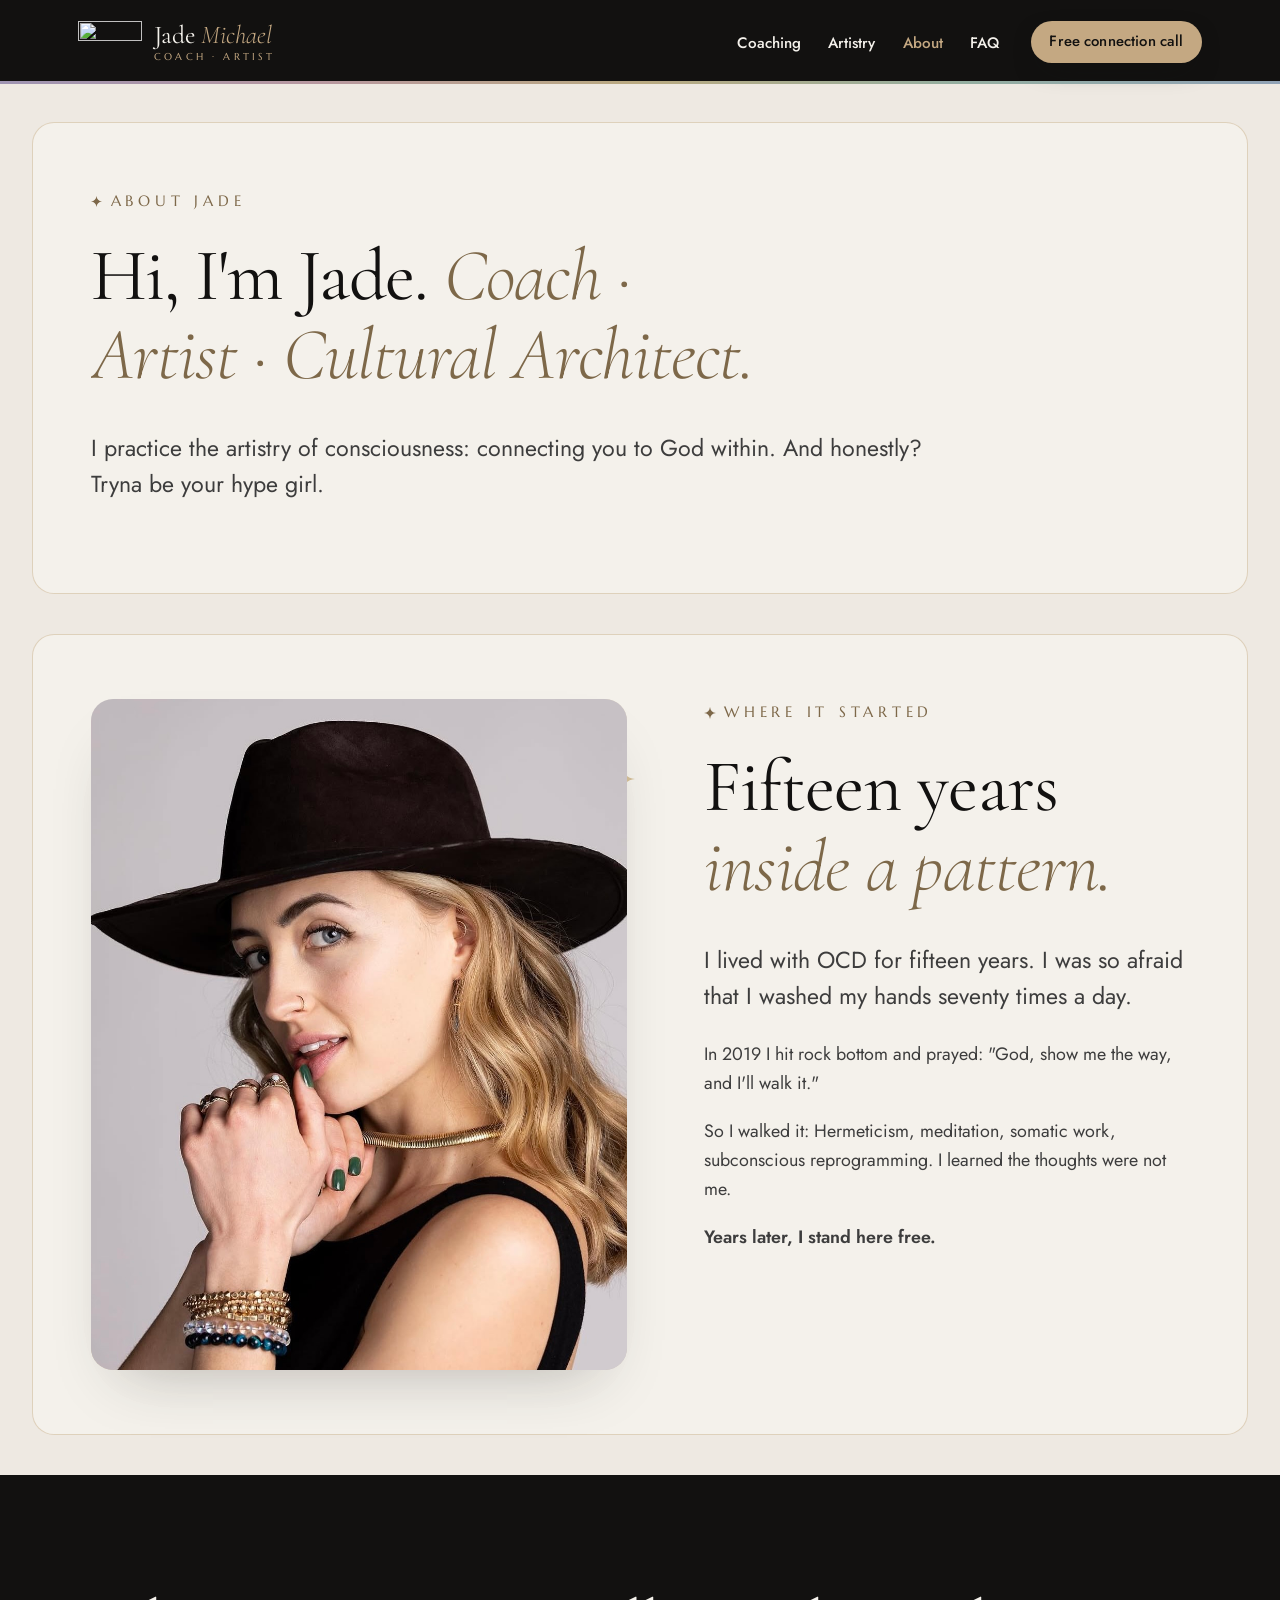
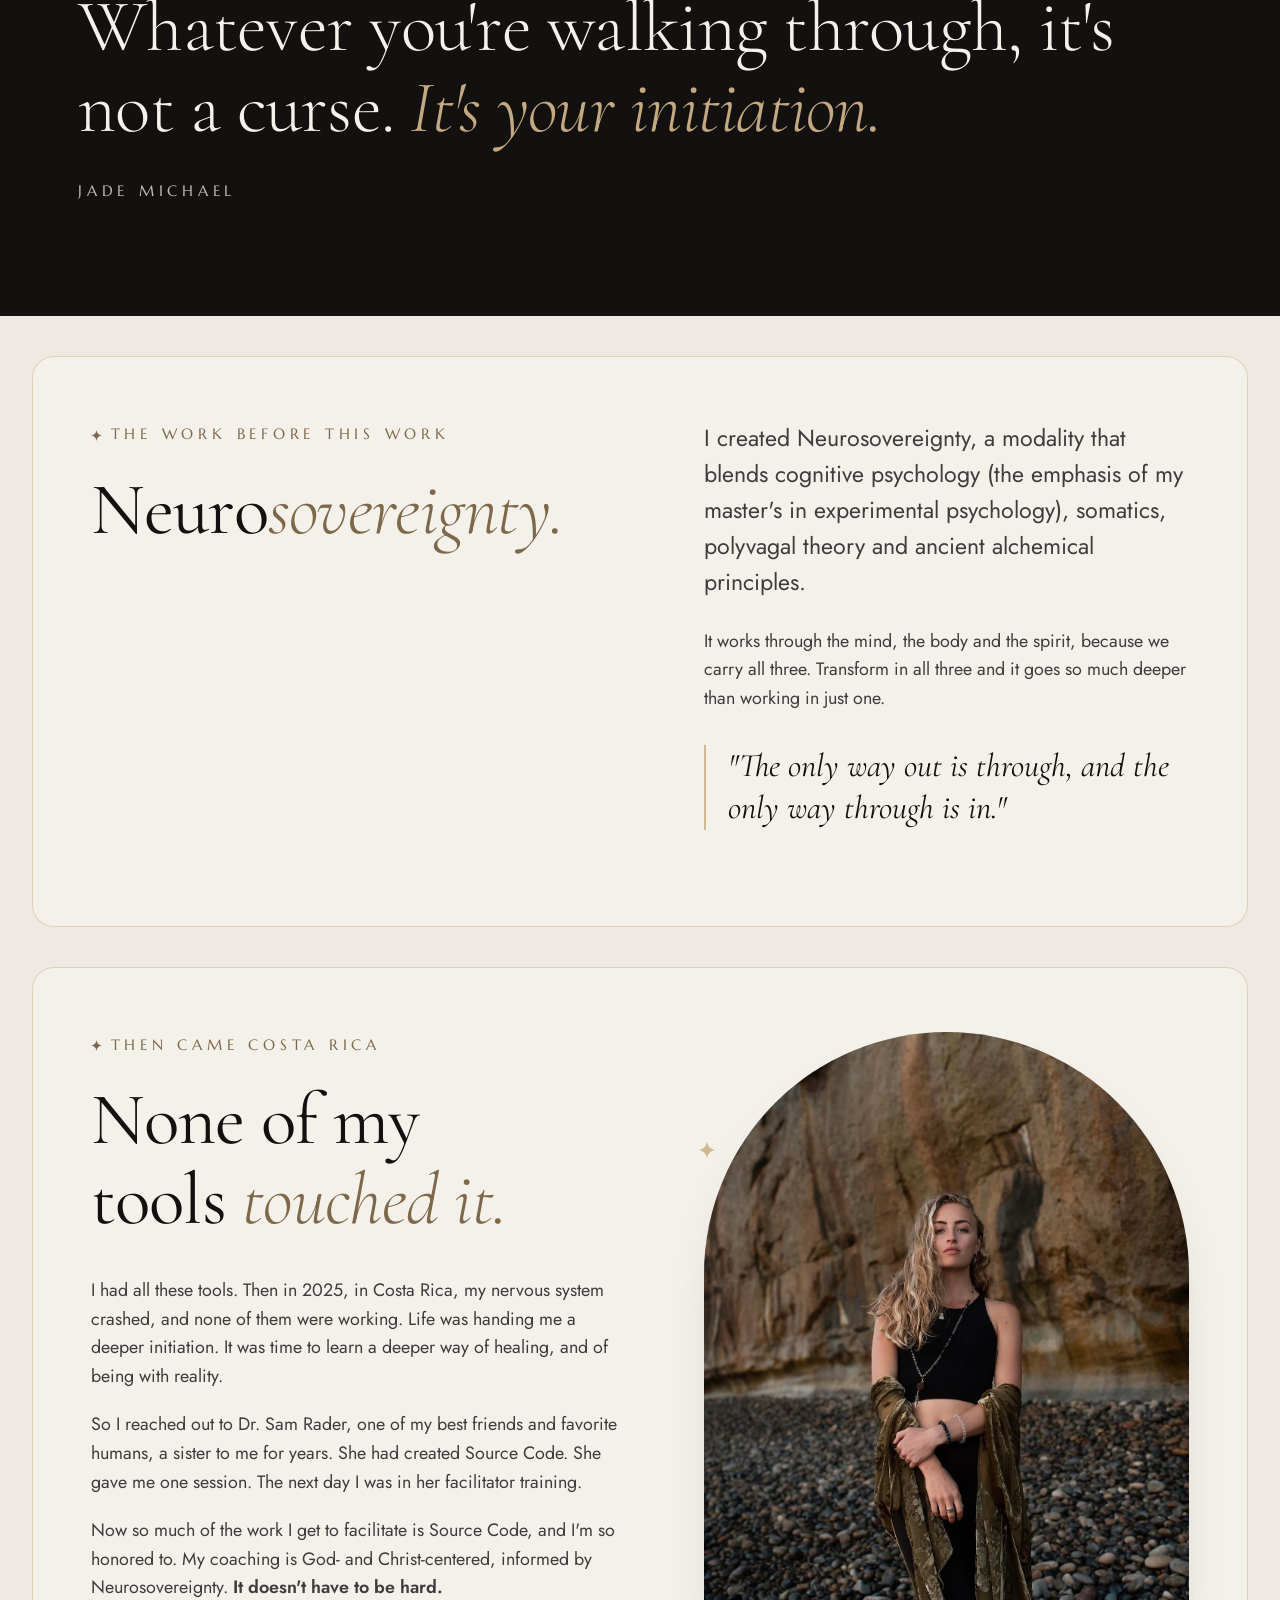
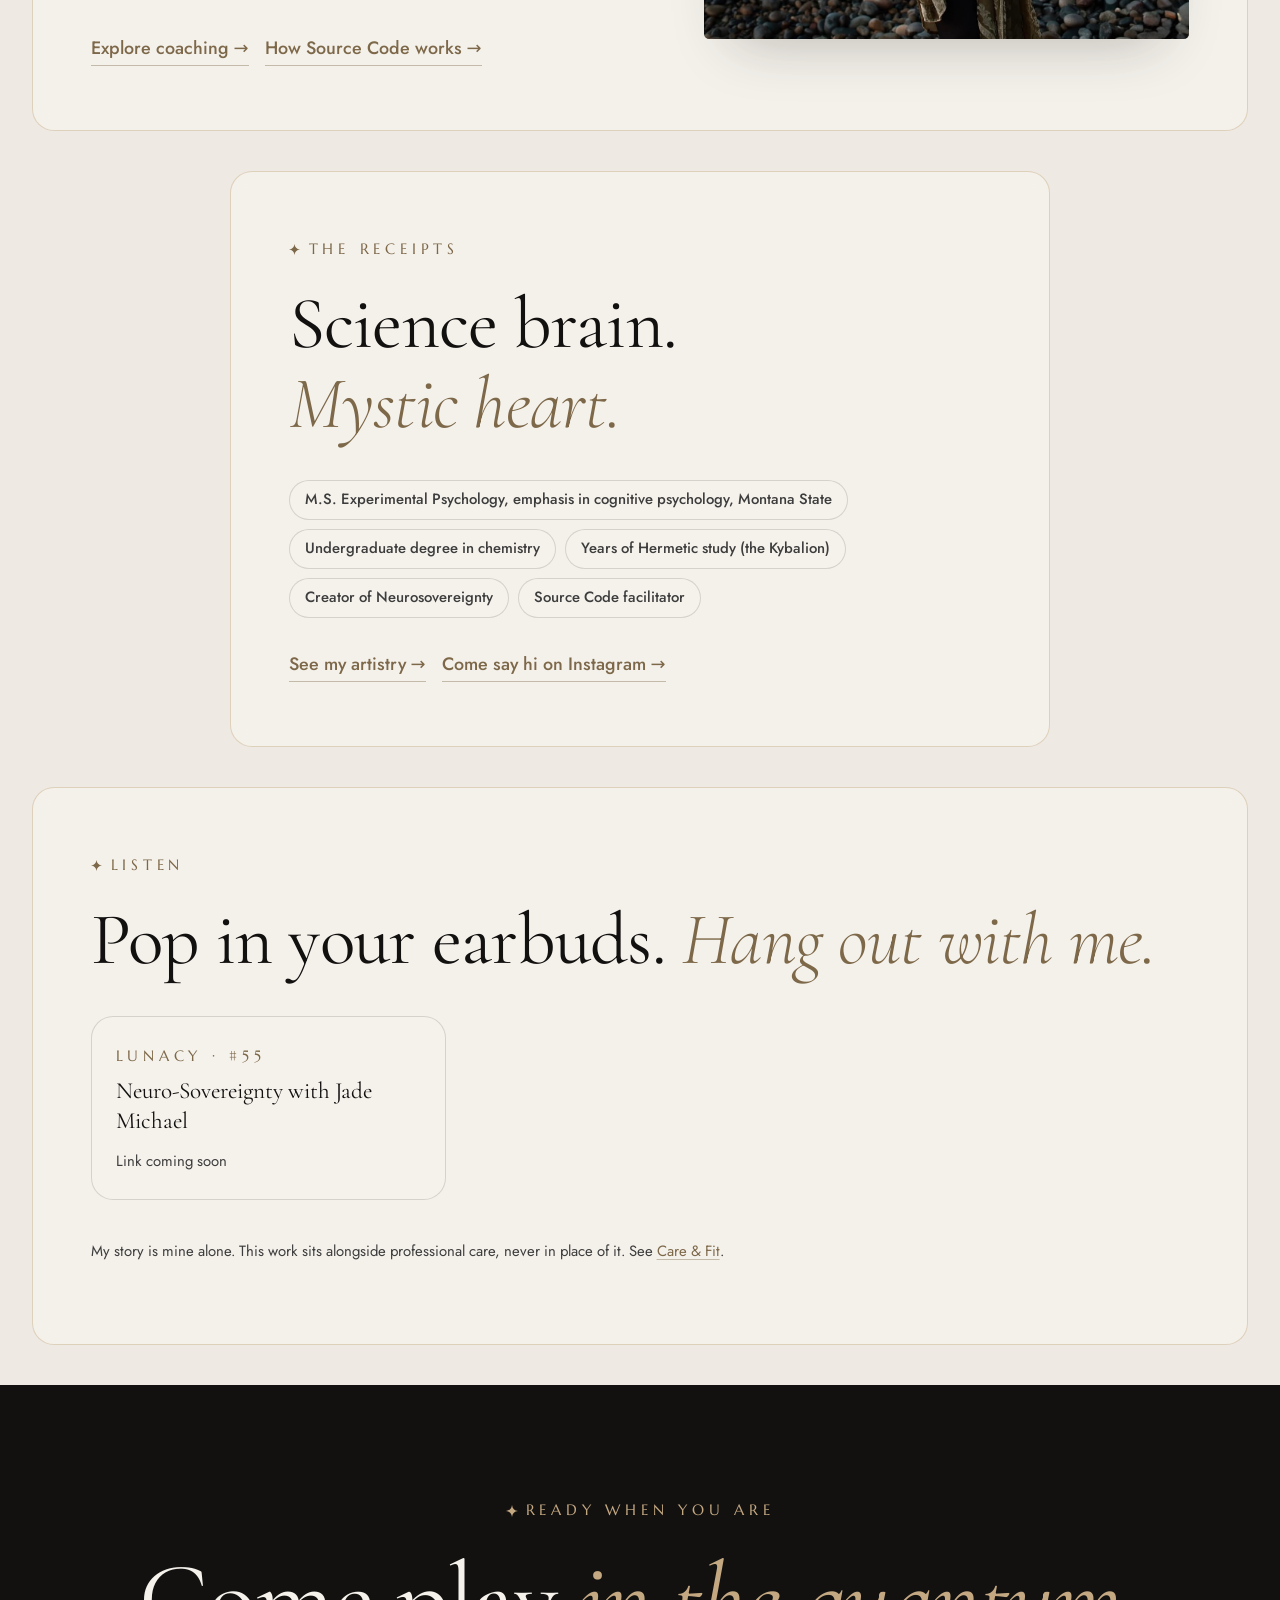
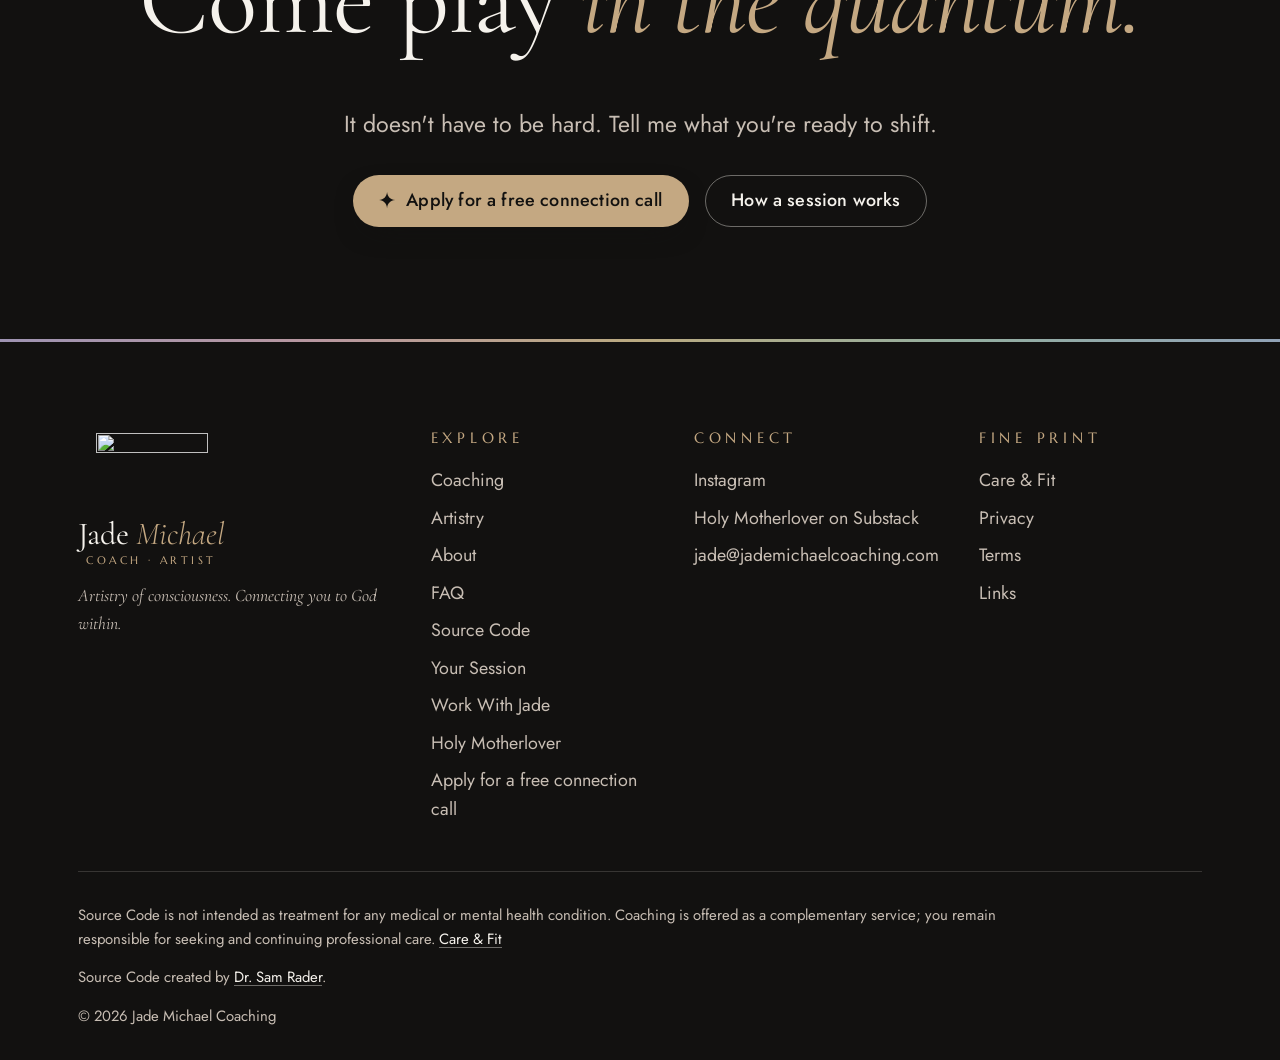
==== site/about.html @ 5f451ebb "Apply Moonstone Sand from Brand Guidelines v1.0 Palette, Cormorant Garamond, Marcellus and Jost, ivo" ====
<!doctype html>
<html lang="en">
<head>
  <meta charset="utf-8">
  <meta name="viewport" content="width=device-width, initial-scale=1">
  <meta name="robots" content="noindex, nofollow">
  <title>About Jade · Jade Michael</title>
  <meta name="description" content="Jade Michael: Coach, Artist, Cultural Architect, creator of Neurosovereignty. Her story, in her own words, from Hermeticism to Neurosovereignty and Source Code.">
  <link rel="icon" type="image/png" sizes="32x32" href="assets/img/favicon-32.png">
  <link rel="icon" type="image/png" sizes="192x192" href="assets/img/favicon-192.png">
  <link rel="preconnect" href="https://fonts.googleapis.com">
  <link rel="preconnect" href="https://fonts.gstatic.com" crossorigin>
  <link rel="stylesheet" href="https://fonts.googleapis.com/css2?family=Cormorant+Garamond:ital,wght@0,300;0,400;0,500;1,300;1,400;1,500&family=Jost:wght@400;500;600&family=Marcellus&display=swap">
  <link rel="stylesheet" href="assets/css/style.css">
  <script src="site.config.js"></script>
  <script src="assets/js/boot.js"></script>
</head>
<body>
  <a class="skip-link" href="#main">Skip to content</a>
  <header class="site-header" data-site-header></header>

  <main id="main">

    <!-- ============ PAGE HERO ============ -->
    <section class="page-hero" aria-labelledby="page-h">
      <div class="container">
        <p class="eyebrow" data-reveal>About Jade</p>
        <h1 id="page-h" data-reveal>Hi, I'm Jade. <em class="accent-i gold-moment">Coach · Artist · Cultural Architect.</em></h1>
        <p class="lede" data-reveal>I practice the artistry of consciousness: connecting you to God within. And honestly? Tryna be your hype girl.</p>
      </div>
    </section>

    <!-- ============ THE STORY ============ -->
    <section class="section section--tight" aria-labelledby="story-h">
      <div class="container split split--top">
        <div class="frame-wrap" data-reveal>
          <figure class="frame frame--soft">
            <img src="assets/photos/about-2.jpg" width="1320" height="1299" loading="lazy" alt="Studio portrait of Jade Michael in a black wide-brim hat and gold choker, gold and tiger-eye bracelets stacked on her wrist, green nails, giving a playful look over her shoulder.">
            <figcaption class="frame__ph">Photo of Jade (about-2.jpg)</figcaption>
          </figure>
          <svg class="sparkle sparkle--lg" style="right:-8px; top:10%; animation-delay:.6s;" viewBox="0 0 24 24" aria-hidden="true"><path d="M12 0C12.8 7.2 16.8 11.2 24 12 16.8 12.8 12.8 16.8 12 24 11.2 16.8 7.2 12.8 0 12 7.2 11.2 11.2 7.2 12 0Z"/></svg>
        </div>
        <div>
          <p class="eyebrow" data-reveal>Where it started</p>
          <h2 id="story-h" data-reveal>Fifteen years <em class="accent-i">inside a pattern.</em></h2>
          <div class="prose" data-reveal>
            <p class="lede">I lived with OCD for fifteen years. I was so afraid that I washed my hands seventy times a day.</p>
            <p>In 2019 I hit rock bottom and prayed: "God, show me the way, and I'll walk it."</p>
            <p>So I walked it: Hermeticism, meditation, somatic work, subconscious reprogramming. I learned the thoughts were not me.</p>
            <p><strong>Years later, I stand here free.</strong></p>
          </div>
        </div>
      </div>
    </section>

    <!-- ============ INITIATION QUOTE ============ -->
    <section class="section section--band quote-band" aria-label="A word from Jade">
      <div class="container">
        <blockquote data-reveal>
          <p>Whatever you're walking through, it's not a curse. <em class="gold-moment">It's your initiation.</em></p>
          <cite>Jade Michael</cite>
        </blockquote>
      </div>
    </section>

    <!-- ============ NEUROSOVEREIGNTY ============ -->
    <section class="section section--alt" aria-labelledby="neuro-h">
      <div class="container split split--top">
        <div>
          <p class="eyebrow" data-reveal>The work before this work</p>
          <h2 id="neuro-h" data-reveal>Neuro<em class="accent-i">sovereignty.</em></h2>
        </div>
        <div class="prose" data-reveal data-delay="1">
          <p class="lede">I created Neurosovereignty, a modality that blends cognitive psychology (the emphasis of my master's in experimental psychology), somatics, polyvagal theory and ancient alchemical principles.</p>
          <p>It works through the mind, the body and the spirit, because we carry all three. Transform in all three and it goes so much deeper than working in just one.</p>
          <blockquote>"The only way out is through, and the only way through is in."</blockquote>
        </div>
      </div>
    </section>

    <!-- ============ COSTA RICA + SOURCE CODE ============ -->
    <section class="section" aria-labelledby="costa-h">
      <div class="container split split--flip split--top">
        <div class="frame-wrap" data-reveal>
          <figure class="frame">
            <img src="assets/photos/about-1.jpg" width="1319" height="1606" loading="lazy" alt="Jade Michael standing on a pebble beach in front of a towering sandstone cliff, wrapped in an olive velvet shawl, a crystal necklace at her heart.">
            <figcaption class="frame__ph">Photo of Jade (about-1.jpg)</figcaption>
          </figure>
          <svg class="sparkle" style="left:-6px; top:18%; animation-delay:1.8s;" viewBox="0 0 24 24" aria-hidden="true"><path d="M12 0C12.8 7.2 16.8 11.2 24 12 16.8 12.8 12.8 16.8 12 24 11.2 16.8 7.2 12.8 0 12 7.2 11.2 11.2 7.2 12 0Z"/></svg>
        </div>
        <div>
          <p class="eyebrow" data-reveal>Then came Costa Rica</p>
          <h2 id="costa-h" data-reveal>None of my tools <em class="accent-i">touched it.</em></h2>
          <div class="prose" data-reveal>
            <p>I had all these tools. Then in 2025, in Costa Rica, my nervous system crashed, and none of them were working. Life was handing me a deeper initiation. It was time to learn a deeper way of healing, and of being with reality.</p>
            <p>So I reached out to Dr. Sam Rader, one of my best friends and favorite humans, a sister to me for years. She had created Source Code. She gave me one session. The next day I was in her facilitator training.</p>
            <p>Now so much of the work I get to facilitate is Source Code, and I'm so honored to. My coaching is God- and Christ-centered, informed by Neurosovereignty. <strong>It doesn't have to be hard.</strong></p>
          </div>
          <div class="btn-row" data-reveal>
            <a class="text-link" href="coaching.html">Explore coaching</a>
            <a class="text-link" href="source-code.html">How Source Code works</a>
          </div>
        </div>
      </div>
    </section>

    <!-- ============ CREDENTIALS ============ -->
    <section class="section section--alt" aria-labelledby="creds-h">
      <div class="container container--narrow">
        <p class="eyebrow" data-reveal>The receipts</p>
        <h2 id="creds-h" data-reveal>Science brain. <em class="accent-i">Mystic heart.</em></h2>
        <ul class="chips" data-reveal aria-label="Background and credentials">
          <li>M.S. Experimental Psychology, emphasis in cognitive psychology, Montana State</li>
          <li>Undergraduate degree in chemistry</li>
          <li>Years of Hermetic study (the Kybalion)</li>
          <li>Creator of Neurosovereignty</li>
          <li>Source Code facilitator</li>
        </ul>
        <div class="btn-row" data-reveal>
          <a class="text-link" href="artistry.html">See my artistry</a>
          <a class="text-link" href="https://instagram.com/jademichaelll" data-href="links.instagram" target="_blank" rel="noopener">Come say hi on Instagram</a>
        </div>
      </div>
    </section>

    <!-- ============ LISTEN ============ -->
    <section class="section" aria-labelledby="listen-h">
      <div class="container">
        <p class="eyebrow" data-reveal>Listen</p>
        <h2 id="listen-h" data-reveal>Pop in your earbuds. <em class="accent-i">Hang out with me.</em></h2>
        <ul class="listen" data-podcasts data-reveal></ul>
        <p class="credit-line" data-reveal style="margin-top: 2.5rem;">My story is mine alone. This work sits alongside professional care, never in place of it. See <a href="care.html">Care &amp; Fit</a>.</p>
      </div>
    </section>

    <!-- ============ FINAL CTA ============ -->
    <section class="section section--band cta-band" aria-labelledby="cta-h">
      <div class="container">
        <p class="eyebrow" data-reveal>Ready when you are</p>
        <h2 id="cta-h" data-reveal>Come play <em class="gold-moment">in the quantum.</em></h2>
        <p class="lede" data-reveal>It doesn't have to be hard. Tell me what you're ready to shift.</p>
        <div class="btn-row" data-reveal>
          <a class="btn" href="apply.html" data-href="links.apply">
            <svg class="spark" viewBox="0 0 24 24" aria-hidden="true"><path d="M12 0C12.8 7.2 16.8 11.2 24 12 16.8 12.8 12.8 16.8 12 24 11.2 16.8 7.2 12.8 0 12 7.2 11.2 11.2 7.2 12 0Z"/></svg>
            Apply for a free connection call
          </a>
          <a class="btn btn--ghost" href="session.html">How a session works</a>
        </div>
      </div>
    </section>
  </main>

  <footer class="site-footer" data-site-footer></footer>
  <script src="assets/js/site.js"></script>
</body>
</html>
---- site/assets/css/style.css ----
/* =========================================================
   Jade Michael Coaching — one stylesheet for the whole site
   Moonstone Sand, from Brand Guidelines v1.0 (10.30.26).
   One look, no theme switcher. Pages never hard-code a hex.
   ========================================================= */

:root {
  --bg: #eee9e2;              /* Moonstone Ground */
  --bg-alt: #eee9e2;
  --surface: #f5f2ec;         /* Ivory */
  --ink: #121110;             /* Black: titles, her name */
  --ink-soft: #3d3d3d;        /* Graphite: paragraphs */
  --muted: #3d3d3d;
  --accent: #7d6849;          /* Deep Sand: accent words and small capitals on ivory */
  --secondary: #7d6849;
  --gold: #ceb993;            /* Ring Gold: fine lines, the photo arch. Never words on ivory */
  --sand: #c4a882;            /* Sand: lives on black and as fills. Never words on ivory */
  --button: #121110;
  --button-hover: #3d3d3d;
  --on-button: #f5f2ec;
  --line: rgba(18, 17, 16, 0.14);
  --shadow: 0 30px 60px -30px rgba(18, 17, 16, 0.28);
  --band-bg: #121110;
  --band-ink: #f5f2ec;
  --band-soft: #c8beb4;       /* White Stone: fine print on black */
  --band-accent: #c4a882;
  --card: rgba(245, 242, 236, 0.88);
  --card-edge: color-mix(in srgb, var(--sand) 45%, transparent);
  /* The rainbow glints live only as light, never as solid color */
  --rainbow: linear-gradient(90deg, #cdbfe8, #efc4cf, #f2dda6, #bfe3d0, #bbd3ee);
  --photo-ph: linear-gradient(160deg, #eee9e2 0%, #ceb993 55%, #c8beb4 100%);
  color-scheme: light;
}

:root {
  --font-display: "Cormorant Garamond", "Iowan Old Style", Georgia, serif;
  --font-label: "Marcellus", "Cormorant Garamond", Georgia, serif;
  --font-body: "Jost", "Avenir Next", system-ui, sans-serif;
  --step--1: clamp(0.84rem, 0.81rem + 0.15vw, 0.93rem);
  --step-0: clamp(1rem, 0.96rem + 0.2vw, 1.125rem);
  --step-1: clamp(1.18rem, 1.08rem + 0.5vw, 1.45rem);
  --step-2: clamp(1.45rem, 1.25rem + 1vw, 2.05rem);
  --step-3: clamp(1.9rem, 1.5rem + 2vw, 3.1rem);
  --step-4: clamp(2.5rem, 1.8rem + 3.5vw, 4.6rem);
  --step-5: clamp(2.9rem, 1.9rem + 5.6vw, 6.9rem);
  --gutter: clamp(1.25rem, 4vw, 3rem);
  --radius: 22px;
  --ease: cubic-bezier(0.22, 1, 0.36, 1);
}

/* ---------- Base ---------- */
*, *::before, *::after { box-sizing: border-box; }
html { -webkit-text-size-adjust: 100%; scroll-behavior: smooth; }
body {
  margin: 0;
  background: var(--bg);
  color: var(--ink);
  font-family: var(--font-body);
  font-size: var(--step-0);
  line-height: 1.6;
  -webkit-font-smoothing: antialiased;
  transition: background-color 0.5s var(--ease), color 0.5s var(--ease);
  overflow-x: hidden;
}
img, svg { display: block; max-width: 100%; }
img { height: auto; }
a { color: inherit; text-decoration-color: color-mix(in srgb, currentColor 40%, transparent); text-underline-offset: 0.2em; text-decoration-thickness: 1px; }
a:hover { text-decoration-color: currentColor; }
p { margin: 0 0 1.1em; }
ul, ol { padding-left: 1.2em; }
h1, h2, h3, h4 {
  font-family: var(--font-display);
  font-weight: 400;
  line-height: 1.08;
  letter-spacing: -0.01em;
  margin: 0 0 0.5em;
  font-optical-sizing: auto;
  text-wrap: balance;
}
h1 { font-size: var(--step-5); letter-spacing: -0.015em; }
h2 { font-size: var(--step-4); }
h3 { font-size: var(--step-2); line-height: 1.15; }
em, .i { font-style: italic; }
.accent-i { font-style: italic; color: var(--accent); font-weight: 300; }
.accent-s { color: var(--secondary); }
strong { font-weight: 600; }

:focus-visible {
  outline: 3px solid var(--secondary);
  outline-offset: 3px;
  border-radius: 6px;
}
.skip-link {
  position: absolute; left: 1rem; top: -100px; z-index: 200;
  background: var(--ink); color: var(--bg); padding: 0.7rem 1rem; border-radius: 10px;
}
.skip-link:focus { top: 1rem; }
[hidden] { display: none !important; }
.sr-only { position: absolute; width: 1px; height: 1px; padding: 0; margin: -1px; overflow: hidden; clip: rect(0 0 0 0); white-space: nowrap; border: 0; }

/* ---------- Layout ---------- */
.container { width: 100%; max-width: 1220px; margin-inline: auto; padding-inline: var(--gutter); }
.container--narrow { max-width: 820px; }
.section { padding-block: clamp(4.5rem, 10vw, 9rem); position: relative; }
.section--tight { padding-block: clamp(3rem, 6vw, 5rem); }
.section--alt { background: var(--bg-alt); }
.section--band { background: var(--band-bg); color: var(--band-ink); }
.section--band .eyebrow { color: var(--band-accent); }
.section--band .lede, .section--band p { color: var(--band-soft); }
.split {
  display: grid; gap: clamp(2.5rem, 6vw, 6rem); align-items: center;
}
@media (min-width: 900px) {
  .split { grid-template-columns: 1.05fr 0.95fr; }
  .split--flip > :first-child { order: 2; }
  .split--top { align-items: start; }
}
.stack > * + * { margin-top: 1rem; }

/* ---------- Type helpers ---------- */
.eyebrow {
  display: inline-flex; align-items: center; gap: 0.55em;
  font-family: var(--font-body); font-size: var(--step--1);
  font-weight: 700; letter-spacing: 0.18em; text-transform: uppercase;
  color: var(--accent); margin: 0 0 1.4rem;
}
.eyebrow::before {
  content: ""; width: 0.8em; height: 0.8em; flex: none;
  background: currentColor;
  -webkit-mask: url("data:image/svg+xml,%3Csvg xmlns='http://www.w3.org/2000/svg' viewBox='0 0 24 24'%3E%3Cpath d='M12 0C12.8 7.2 16.8 11.2 24 12 16.8 12.8 12.8 16.8 12 24 11.2 16.8 7.2 12.8 0 12 7.2 11.2 11.2 7.2 12 0Z'/%3E%3C/svg%3E") center/contain no-repeat;
          mask: url("data:image/svg+xml,%3Csvg xmlns='http://www.w3.org/2000/svg' viewBox='0 0 24 24'%3E%3Cpath d='M12 0C12.8 7.2 16.8 11.2 24 12 16.8 12.8 12.8 16.8 12 24 11.2 16.8 7.2 12.8 0 12 7.2 11.2 11.2 7.2 12 0Z'/%3E%3C/svg%3E") center/contain no-repeat;
}
.lede { font-size: var(--step-1); color: var(--ink-soft); line-height: 1.55; max-width: 38em; }
.prose { max-width: 40em; }
.prose p, .prose li { color: var(--ink-soft); }
.prose h2 { font-size: var(--step-3); margin-top: 2.2em; }
.prose h3 { margin-top: 1.8em; }
.prose blockquote, .pull {
  margin: 2rem 0; padding: 0 0 0 1.4rem; border-left: 2px solid var(--gold);
  font-family: var(--font-display); font-style: italic; font-size: var(--step-2);
  line-height: 1.3; color: var(--ink); font-weight: 400;
}
.small { font-size: var(--step--1); color: var(--muted); }
.credit-line { font-size: var(--step--1); color: var(--muted); }
.credit-line a { color: var(--secondary); }

/* ---------- Buttons ---------- */
.btn-row { display: flex; flex-wrap: wrap; gap: 0.8rem 1rem; align-items: center; margin-top: 2rem; }
.btn {
  display: inline-flex; align-items: center; justify-content: center; gap: 0.6em;
  min-height: 52px; padding: 0.85rem 1.6rem; border-radius: 999px;
  font: 500 var(--step-0)/1.2 var(--font-body); letter-spacing: 0.01em;
  text-decoration: none; cursor: pointer; border: 1.5px solid transparent;
  background: var(--button); color: var(--on-button);
  transition: transform 0.35s var(--ease), background-color 0.3s, box-shadow 0.35s var(--ease), color 0.3s;
  box-shadow: 0 10px 30px -14px color-mix(in srgb, var(--button) 80%, transparent);
}
.btn:hover { background: var(--button-hover); transform: translateY(-2px); }
.btn .spark { width: 0.9em; height: 0.9em; fill: currentColor; }
.btn--ghost {
  background: transparent; color: var(--ink); border-color: color-mix(in srgb, var(--ink) 35%, transparent); box-shadow: none;
}
.btn--ghost:hover { background: color-mix(in srgb, var(--ink) 6%, transparent); border-color: var(--ink); }
.btn--small { min-height: 42px; padding: 0.55rem 1.1rem; font-size: var(--step--1); }
.btn--block { width: 100%; }
.section--band .btn--ghost { color: var(--band-ink); border-color: color-mix(in srgb, var(--band-ink) 40%, transparent); }
.section--band .btn:not(.btn--ghost) { background: var(--band-accent); color: var(--band-bg); }
.section--band .btn--ghost:hover { background: color-mix(in srgb, var(--band-ink) 8%, transparent); border-color: var(--band-ink); }
.text-link {
  font-weight: 500; color: var(--secondary); text-decoration: none;
  border-bottom: 1.5px solid color-mix(in srgb, var(--secondary) 40%, transparent);
  padding-bottom: 2px;
}
.text-link:hover { border-bottom-color: currentColor; }
.text-link::after { content: " \2192"; }

/* ---------- Header ---------- */
.site-header {
  position: sticky; top: 0; z-index: 50;
  background: var(--band-bg); color: var(--band-ink);
}
.site-header::after { content: ""; position: absolute; left: 0; right: 0; bottom: 0; height: 3px; background: var(--rainbow); opacity: 0.75; }
.site-header :focus-visible { outline-color: var(--band-accent); }
.header__inner { display: flex; align-items: center; justify-content: space-between; gap: 1rem; min-height: 84px; }
.wordmark {
  display: inline-flex; align-items: center; gap: 0.75rem; text-decoration: none; color: var(--band-ink);
  font-family: var(--font-display); font-size: 1.6rem; font-weight: 400; line-height: 1;
}
.wordmark em { color: var(--band-accent); font-weight: 300; }
.wordmark__mark { width: 64px; height: auto; flex: none; }
.wordmark__text { display: grid; gap: 0.3rem; }
.wordmark__title { font: 400 0.62rem/1 var(--font-label); letter-spacing: 0.32em; text-transform: uppercase; color: var(--band-accent); }
.nav-toggle {
  display: inline-flex; align-items: center; gap: 0.5rem;
  background: none; border: 1.5px solid color-mix(in srgb, var(--band-ink) 40%, transparent); color: var(--band-ink);
  border-radius: 999px; min-height: 44px; padding: 0.4rem 1rem; font: 500 var(--step--1) var(--font-body); cursor: pointer;
}
.nav-toggle__bars { width: 18px; height: 10px; position: relative; }
.nav-toggle__bars::before, .nav-toggle__bars::after { content: ""; position: absolute; left: 0; right: 0; height: 1.5px; background: currentColor; transition: transform 0.3s var(--ease); }
.nav-toggle__bars::before { top: 0; } .nav-toggle__bars::after { bottom: 0; }
.nav-toggle[aria-expanded="true"] .nav-toggle__bars::before { transform: translateY(4.25px) rotate(45deg); }
.nav-toggle[aria-expanded="true"] .nav-toggle__bars::after { transform: translateY(-4.25px) rotate(-45deg); }
.nav { display: none; }
.nav ul { list-style: none; margin: 0; padding: 0; }
.nav a:not(.btn) { text-decoration: none; font-weight: 500; color: var(--band-ink); }
.nav a[aria-current="page"]:not(.btn) { color: var(--band-accent); }
.nav .btn { background: var(--band-accent); color: var(--band-bg); }
.nav .btn:hover { background: var(--band-ink); }
.nav.is-open {
  display: block; position: absolute; left: 0; right: 0; top: 100%;
  background: var(--band-bg);
  padding: 1rem var(--gutter) 1.8rem;
}
.nav.is-open li a:not(.btn) { display: block; padding: 0.85rem 0; font-family: var(--font-display); font-size: 1.6rem; border-bottom: 1px solid color-mix(in srgb, var(--band-ink) 18%, transparent); }
.nav.is-open .btn { margin-top: 1.4rem; width: 100%; }
@media (min-width: 960px) {
  .nav-toggle { display: none; }
  .nav, .nav.is-open { display: flex; position: static; align-items: center; gap: 2rem; padding: 0; background: none; border: 0; }
  .nav ul { display: flex; gap: 1.7rem; }
  .nav a:not(.btn) { font-size: 0.95rem; }
  .nav a:not(.btn):hover { color: var(--band-accent); }
}

/* ---------- Sparkles, orbit text ---------- */
.sparkle { position: absolute; width: 18px; height: 18px; fill: var(--gold); animation: twinkle 4.5s ease-in-out infinite; pointer-events: none; }
.sparkle--sm { width: 11px; height: 11px; }
.sparkle--lg { width: 26px; height: 26px; }
@keyframes twinkle { 0%, 100% { opacity: 0.25; transform: scale(0.8) rotate(0deg); } 50% { opacity: 1; transform: scale(1.1) rotate(20deg); } }

.orbit { position: absolute; width: 150px; height: 150px; color: var(--ink); pointer-events: none; }
.orbit__ring { width: 100%; height: 100%; animation: spin 48s linear infinite; }
.orbit text { font: 700 10px var(--font-body); letter-spacing: 0.16em; text-transform: uppercase; fill: currentColor; }
.orbit .orbit__star { position: absolute; inset: 0; margin: auto; width: 24%; height: 24%; fill: var(--accent); }
@keyframes spin { to { transform: rotate(360deg); } }

/* ---------- Photo frames ---------- */
.frame {
  position: relative; overflow: hidden; margin: 0;
  background: var(--photo-ph);
  border-radius: 999px 999px var(--radius) var(--radius);
  aspect-ratio: 4 / 5;
  box-shadow: var(--shadow);
}
.frame--soft { border-radius: var(--radius); }
.frame--round { border-radius: 50%; aspect-ratio: 1; }
.frame img { width: 100%; height: 100%; object-fit: cover; position: relative; z-index: 1; }
.frame.is-missing img { display: none; }
.frame__ph {
  position: absolute; inset: auto 0 0 0; padding: 1.2rem 1.4rem; z-index: 0;
  font: italic 400 0.95rem/1.4 var(--font-display); color: var(--ink);
}
.frame-wrap { position: relative; }
.frame-caption { margin-top: 0.9rem; font-size: var(--step--1); color: var(--muted); font-style: italic; }

/* ---------- Hero (home) ---------- */
.hero { position: relative; padding-block: clamp(2.5rem, 6vw, 5.5rem) clamp(4rem, 8vw, 7rem); overflow: hidden; }
.hero__grid { display: grid; gap: clamp(3rem, 6vw, 5rem); align-items: center; }
@media (min-width: 960px) { .hero__grid { grid-template-columns: 1.15fr 0.85fr; } }
.hero h1 { margin-bottom: 0.35em; }
.hero h1 .line { display: block; }
.hero__sub { font-size: var(--step-1); color: var(--ink-soft); max-width: 33em; line-height: 1.55; }
.hero__credit { margin-top: 1.8rem; }
.hero__media { position: relative; justify-self: center; width: min(100%, 470px); }
.hero__media .frame { z-index: 1; }
.hero__media .orbit { left: -58px; bottom: 9%; z-index: 2; color: var(--ink); }
.hero__media .orbit::before { content: ""; position: absolute; inset: 12px; border-radius: 50%; background: var(--bg); box-shadow: var(--shadow); z-index: -1; transition: background-color 0.5s; }
@media (max-width: 600px) {
  .hero__media { width: 82%; }
  .hero__media .orbit { width: 116px; height: 116px; left: -34px; }
}

/* ---------- Page hero (inner pages) ---------- */
.page-hero { position: relative; overflow: hidden; padding-block: clamp(3.5rem, 8vw, 7rem) clamp(2.5rem, 6vw, 4.5rem); }
.page-hero h1 { font-size: var(--step-4); max-width: 14em; }
.page-hero .container { position: relative; z-index: 1; }

/* ---------- Home: Sound familiar ---------- */
.journey { display: grid; gap: 2.5rem; margin-top: 3rem; }
@media (min-width: 900px) { .journey { grid-template-columns: 1fr auto 1fr auto 1.25fr; align-items: center; gap: 2rem; } }
.journey__label { font-size: var(--step--1); font-weight: 700; letter-spacing: 0.18em; text-transform: uppercase; color: var(--muted); margin-bottom: 0.8rem; }
.journey__from ul { list-style: none; margin: 0; padding: 0; }
.journey__from li {
  font-family: var(--font-display); font-size: var(--step-2); line-height: 1.25; color: var(--muted);
  text-decoration: line-through; text-decoration-color: color-mix(in srgb, var(--accent) 55%, transparent); text-decoration-thickness: 1.5px;
}
.journey__through { font-family: var(--font-display); font-style: italic; font-size: var(--step-3); color: var(--secondary); line-height: 1.1; }
.journey__to { font-family: var(--font-display); font-size: var(--step-3); line-height: 1.1; }
.journey__to em { color: var(--accent); }
.journey__arrow { width: 54px; height: 54px; color: var(--gold); justify-self: center; }
@media (max-width: 899px) { .journey__arrow { transform: rotate(90deg); } }
.familiar__punch {
  margin-top: clamp(3rem, 6vw, 5rem); padding-top: 2.5rem; border-top: 1px solid var(--line);
  display: grid; gap: 1.5rem;
}
@media (min-width: 900px) { .familiar__punch { grid-template-columns: 1fr 1.2fr; gap: 4rem; } }
.familiar__punch h3 { font-size: var(--step-3); }
.familiar__punch blockquote { margin: 0; font-family: var(--font-display); font-style: italic; font-size: var(--step-2); line-height: 1.35; font-weight: 400; }

/* ---------- Beats (what Source Code is) ---------- */
.beats { display: grid; gap: 1.2rem; margin-top: 3rem; counter-reset: beat; }
@media (min-width: 700px) { .beats { grid-template-columns: repeat(2, 1fr); } }
@media (min-width: 1100px) { .beats { grid-template-columns: repeat(4, 1fr); } }
.beat {
  position: relative; padding: 2rem 1.6rem 1.8rem; border-radius: var(--radius);
  background: var(--surface); border: 1px solid var(--line);
  transition: transform 0.5s var(--ease), box-shadow 0.5s var(--ease);
}
.beat:hover { transform: translateY(-4px); box-shadow: var(--shadow); }
.beat__num { font-family: var(--font-display); font-style: italic; font-size: 2.6rem; line-height: 1; color: var(--accent); margin-bottom: 1.2rem; display: block; }
.beat h3 { font-size: var(--step-1); font-weight: 500; margin-bottom: 0.6rem; }
.beat p { color: var(--ink-soft); font-size: 0.98rem; margin: 0; }

/* ---------- Session beats (4) ---------- */
.session-beats { list-style: none; padding: 0; margin: 3rem 0 0; display: grid; gap: 2.4rem; position: relative; }
@media (min-width: 900px) {
  .session-beats { grid-template-columns: repeat(4, 1fr); gap: 2rem; }
  .session-beats::before { content: ""; position: absolute; top: 42px; left: 6%; right: 6%; height: 1px; background: linear-gradient(90deg, transparent, var(--gold), transparent); }
}
.session-beat { position: relative; }
.session-beat__icon { width: 84px; height: 84px; color: var(--accent); background: var(--surface); border-radius: 50%; position: relative; margin-bottom: 1.2rem; }
.session-beat__icon svg { width: 100%; height: 100%; }
.session-beat__step { font-size: var(--step--1); font-weight: 700; letter-spacing: 0.16em; text-transform: uppercase; color: var(--secondary); }
.session-beat h3 { margin: 0.3rem 0 0.5rem; font-size: var(--step-2); }
.session-beat p { color: var(--ink-soft); margin: 0; }

/* ---------- Quote band ---------- */
.quote-band { text-align: left; overflow: hidden; }
.quote-band blockquote { margin: 0; position: relative; z-index: 1; }
.quote-band blockquote p {
  font-family: var(--font-display); font-weight: 300; font-size: var(--step-4);
  line-height: 1.1; letter-spacing: -0.01em; color: var(--band-ink); margin: 0; max-width: 15em;
}
.quote-band blockquote p em { color: var(--band-accent); }
.quote-band cite { display: block; margin-top: 2rem; font-style: normal; font-size: var(--step--1); letter-spacing: 0.18em; text-transform: uppercase; font-weight: 700; color: var(--band-soft); }

/* ---------- Testimonials ---------- */
.testimonials { display: grid; gap: 1.4rem; margin-top: 3rem; }
@media (min-width: 900px) { .testimonials { grid-template-columns: 1.6fr 1fr; grid-template-rows: auto auto; } .testimonial--feature { grid-row: span 2; } }
.testimonial {
  margin: 0; padding: clamp(1.8rem, 4vw, 3rem); border-radius: var(--radius);
  background: var(--surface); border: 1px solid var(--line); position: relative;
}
.testimonial--feature::before {
  content: "\201C"; position: absolute; top: -0.15em; left: 0.25em; font-family: var(--font-display);
  font-size: 9rem; line-height: 1; color: var(--gold); opacity: 0.55;
}
.testimonial blockquote { margin: 0; }
.testimonial--feature blockquote p { font-family: var(--font-display); font-size: var(--step-1); line-height: 1.5; font-weight: 400; }
.testimonial--feature blockquote p:last-child { font-style: italic; font-size: var(--step-2); line-height: 1.3; color: var(--accent); }
.testimonial figcaption { margin-top: 1.4rem; font-weight: 700; letter-spacing: 0.14em; text-transform: uppercase; font-size: var(--step--1); color: var(--muted); }
.testimonial--placeholder { background: transparent; border: 1.5px dashed var(--line); display: flex; flex-direction: column; justify-content: center; min-height: 180px; }
.testimonial--placeholder p { font-family: var(--font-display); font-style: italic; font-size: var(--step-1); color: var(--muted); margin: 0; }

/* ---------- Credentials chips ---------- */
.chips { list-style: none; padding: 0; margin: 1.8rem 0 0; display: flex; flex-wrap: wrap; gap: 0.55rem; }
.chips li { padding: 0.45rem 0.95rem; border-radius: 999px; border: 1px solid var(--line); font-size: var(--step--1); font-weight: 500; color: var(--ink-soft); background: color-mix(in srgb, var(--surface) 70%, transparent); }

/* ---------- Offers ---------- */
.offers { display: grid; gap: 1.4rem; margin-top: 3rem; }
@media (min-width: 860px) { .offers { grid-template-columns: 1fr 1fr; } }
.offer {
  display: flex; flex-direction: column; padding: clamp(1.8rem, 4vw, 2.8rem);
  border-radius: var(--radius); background: var(--surface); border: 1px solid var(--line); position: relative; overflow: hidden;
}
.offer--deep { background: var(--band-bg); color: var(--band-ink); border-color: transparent; }
.offer--deep .offer__summary, .offer--deep li { color: var(--band-soft); }
.offer--deep .offer__price { color: var(--band-accent); }
.offer--deep .btn { background: var(--band-accent); color: var(--band-bg); }
.offer__tag { font-size: var(--step--1); font-weight: 700; letter-spacing: 0.16em; text-transform: uppercase; color: var(--secondary); margin-bottom: 1rem; }
.offer--deep .offer__tag { color: var(--band-accent); }
.offer h3 { font-size: var(--step-3); margin-bottom: 0.4rem; }
.offer__summary { color: var(--ink-soft); font-size: var(--step-1); line-height: 1.45; }
.offer ul { list-style: none; padding: 0; margin: 1.2rem 0 1.8rem; display: grid; gap: 0.6rem; }
.offer li { display: flex; gap: 0.7rem; color: var(--ink-soft); }
.offer--deep li { color: var(--band-soft); }
.offer li::before { content: ""; flex: none; width: 0.65em; height: 0.65em; margin-top: 0.5em; border-radius: 50%; border: 1.5px solid var(--gold); }
.offer__price { font-family: var(--font-display); font-size: var(--step-2); color: var(--accent); margin-top: auto; padding-top: 1.2rem; border-top: 1px solid var(--line); }
.offer--deep .offer__price { border-top-color: color-mix(in srgb, var(--band-ink) 18%, transparent); }
.offer__price small { display: block; font-family: var(--font-body); font-size: var(--step--1); color: inherit; opacity: 0.85; margin-top: 0.2rem; }
.offer__price.is-hidden { font-style: italic; font-size: var(--step-1); }
.offer .btn { margin-top: 1.4rem; align-self: flex-start; }

/* ---------- Final CTA band ---------- */
.cta-band { overflow: hidden; text-align: center; }
.cta-band h2 { font-size: var(--step-5); color: var(--band-ink); position: relative; }
.cta-band h2 em { color: var(--band-accent); }
.cta-band .lede { margin-inline: auto; }
.cta-band .btn-row { justify-content: center; }
.cta-band .container { position: relative; z-index: 1; }

/* ---------- Full session steps ---------- */
.steps { list-style: none; padding: 0; margin: 3rem 0 0; counter-reset: step; display: grid; gap: 0; }
.steps li { counter-increment: step; display: grid; grid-template-columns: auto 1fr; gap: 0.4rem 1.6rem; padding: 2rem 0; border-top: 1px solid var(--line); }
.steps li:last-child { border-bottom: 1px solid var(--line); }
.steps li::before { content: counter(step, decimal-leading-zero); font-family: var(--font-display); font-style: italic; font-size: var(--step-3); line-height: 1; color: var(--accent); grid-row: span 2; min-width: 2.2ch; }
.steps h3 { margin: 0; font-size: var(--step-2); }
.steps p { margin: 0; color: var(--ink-soft); max-width: 40em; }

/* ---------- Callout ---------- */
.callout {
  padding: clamp(1.6rem, 4vw, 2.4rem); border-radius: var(--radius);
  background: var(--surface); border: 1px solid var(--card-edge);
}
.callout h3 { font-size: var(--step-2); }
.callout p:last-child { margin-bottom: 0; }

/* ---------- Begin (3 steps) ---------- */
.begin { list-style: none; padding: 0; margin: 2.5rem 0 0; display: grid; gap: 1.2rem; counter-reset: b; }
@media (min-width: 800px) { .begin { grid-template-columns: repeat(3, 1fr); } }
.begin li { counter-increment: b; padding: 1.8rem; border-radius: var(--radius); border: 1px solid var(--line); background: var(--surface); }
.begin li::before { content: counter(b); display: grid; place-items: center; width: 2.4rem; height: 2.4rem; border-radius: 50%; border: 1.5px solid var(--gold); font-family: var(--font-display); font-style: italic; font-size: 1.2rem; margin-bottom: 1rem; color: var(--accent); }
.begin h3 { font-size: var(--step-1); font-weight: 500; margin-bottom: 0.4rem; }
.begin p { margin: 0; color: var(--ink-soft); }

/* ---------- FAQ ---------- */
.faq { margin-top: 2.5rem; border-top: 1px solid var(--line); }
.faq details { border-bottom: 1px solid var(--line); }
.faq summary {
  list-style: none; cursor: pointer; display: flex; justify-content: space-between; align-items: center; gap: 1.5rem;
  padding: 1.5rem 0; font-family: var(--font-display); font-size: var(--step-2); line-height: 1.2;
}
.faq summary::-webkit-details-marker { display: none; }
.faq summary::after { content: "+"; flex: none; font-family: var(--font-body); font-weight: 300; font-size: 1.8rem; color: var(--accent); transition: transform 0.35s var(--ease); }
.faq details[open] summary::after { transform: rotate(45deg); }
.faq .faq__a { padding: 0 0 1.8rem; color: var(--ink-soft); max-width: 42em; }

/* ---------- Listen strip ---------- */
.listen { list-style: none; padding: 0; margin: 2rem 0 0; display: grid; gap: 1rem; }
@media (min-width: 800px) { .listen { grid-template-columns: repeat(3, 1fr); } }
.listen li { padding: 1.5rem; border-radius: var(--radius); border: 1px solid var(--line); background: var(--surface); }
.listen__show { font-size: var(--step--1); font-weight: 700; letter-spacing: 0.14em; text-transform: uppercase; color: var(--secondary); }
.listen__title { font-family: var(--font-display); font-size: var(--step-1); line-height: 1.3; margin: 0.4rem 0 0.6rem; }

/* ---------- Apply ---------- */
.apply-frame {
  border-radius: var(--radius); overflow: hidden; background: #fff;
  border: 1px solid var(--line); box-shadow: var(--shadow); margin-top: 2.5rem;
}
.apply-frame iframe { display: block; width: 100%; height: 1200px; border: 0; }
@media (min-width: 760px) { .apply-frame iframe { height: 900px; } }
.apply-fallback { margin-top: 1.2rem; text-align: center; }

/* ---------- Links (link in bio) ---------- */
.links-page { min-height: 100vh; min-height: 100dvh; display: flex; flex-direction: column; }
.links-wrap { flex: 1; width: 100%; max-width: 520px; margin: 0 auto; padding: clamp(2.5rem, 8vw, 4.5rem) 1.25rem 3rem; text-align: center; position: relative; }
.links-avatar { width: 132px; margin: 0 auto 1.4rem; position: relative; z-index: 1; }
.links-wrap h1 { font-size: clamp(2.4rem, 9vw, 3.2rem); margin-bottom: 0.3rem; position: relative; }
.links-bio { color: var(--ink-soft); font-size: 1rem; margin: 0 auto 2rem; max-width: 26em; position: relative; }
.links-list { list-style: none; padding: 0; margin: 0; display: grid; gap: 0.85rem; position: relative; }
.link-btn {
  display: flex; align-items: center; justify-content: space-between; gap: 1rem;
  min-height: 64px; padding: 0.9rem 1.4rem; border-radius: 18px; text-decoration: none; text-align: left;
  background: var(--surface); border: 1px solid var(--line); font-weight: 500; font-size: 1.02rem;
  transition: transform 0.35s var(--ease), box-shadow 0.35s var(--ease), border-color 0.3s;
}
.link-btn:hover { transform: translateY(-2px); box-shadow: var(--shadow); border-color: var(--gold); }
.link-btn small { display: block; font-weight: 400; color: var(--muted); font-size: 0.85rem; margin-top: 0.1rem; }
.link-btn::after { content: "\2197"; color: var(--accent); font-size: 1.1rem; flex: none; }
.link-btn--primary { background: var(--button); color: var(--on-button); border-color: transparent; }
.link-btn--primary small { color: var(--band-soft); }
.link-btn--primary::after { color: var(--on-button); }

/* ---------- Footer ---------- */
.site-footer { background: var(--band-bg); color: var(--band-ink); padding-block: clamp(3.5rem, 7vw, 5.5rem) 2rem; position: relative; z-index: 1; }
.site-footer a { color: var(--band-ink); }
.footer__grid { display: grid; gap: 2.5rem; }
@media (min-width: 860px) { .footer__grid { grid-template-columns: 1.4fr 1fr 1fr 1fr; } }
.footer__brand .wordmark { flex-direction: column; gap: 0.9rem; font-size: 2rem; text-align: center; }
.footer__brand .wordmark__mark { width: 112px; }
.footer__brand .wordmark__title { font-size: 0.68rem; }
.site-footer::before { content: ""; position: absolute; left: 0; right: 0; top: 0; height: 3px; background: var(--rainbow); opacity: 0.75; }
.site-footer :focus-visible { outline-color: var(--band-accent); }
.footer__brand p { color: var(--band-soft); margin-top: 1rem; max-width: 22em; font-family: var(--font-display); font-style: italic; font-size: 1.1rem; }
.footer__h { font-size: var(--step--1); font-weight: 700; letter-spacing: 0.18em; text-transform: uppercase; color: var(--band-accent); margin: 0 0 1rem; font-family: var(--font-body); }
.footer__list { list-style: none; margin: 0; padding: 0; display: grid; gap: 0.55rem; }
.footer__list a { text-decoration: none; color: var(--band-soft); }
.footer__list a:hover { color: var(--band-ink); text-decoration: underline; }
.footer__fine { margin-top: 3rem; padding-top: 2rem; border-top: 1px solid color-mix(in srgb, var(--band-ink) 16%, transparent); display: grid; gap: 0.9rem; font-size: var(--step--1); color: var(--band-soft); }
.footer__fine p { margin: 0; max-width: 62em; }
.footer__fine a { color: var(--band-ink); }
.footer--mini { padding-block: 2.5rem; text-align: center; }
.footer--mini .footer__fine { margin: 0; padding: 0; border: 0; justify-items: center; }

/* ---------- Floating: Jade sketch (toggle with SITE.showSketch) ---------- */
.sketch-fab {
  position: fixed; right: 14px; bottom: 14px; z-index: 120;
  width: 76px; height: 76px; border-radius: 50%;
  display: grid; place-items: center; text-decoration: none;
  animation: fab-peek 1.1s var(--ease) 1.4s backwards;
  background: color-mix(in srgb, var(--surface) 94%, transparent);
  border: 1px solid var(--line); box-shadow: 0 12px 34px -12px rgba(0,0,0,0.4);
  backdrop-filter: blur(10px); -webkit-backdrop-filter: blur(10px);
  transition: transform 0.45s var(--ease), box-shadow 0.45s var(--ease);
}
.sketch-fab__tip {
  position: absolute; right: calc(100% + 10px); bottom: 50%; translate: 0 50%;
  white-space: nowrap; padding: 0.55rem 0.9rem; border-radius: 999px;
  background: var(--ink); color: var(--bg); font: 600 0.82rem var(--font-body);
  opacity: 0; transform: translateX(6px); pointer-events: none;
  transition: opacity 0.3s, transform 0.4s var(--ease);
}
.sketch-fab:hover, .sketch-fab:focus-visible { transform: translateY(-3px) rotate(-6deg); box-shadow: 0 18px 40px -14px rgba(0,0,0,0.5); }
.sketch-fab:hover .sketch-fab__tip, .sketch-fab:focus-visible .sketch-fab__tip { opacity: 1; transform: none; }

/* ---------- Scroll reveal ---------- */
.js [data-reveal] { opacity: 0; transform: translateY(26px); transition: opacity 1s var(--ease), transform 1.1s var(--ease); }
.js [data-reveal].is-visible { opacity: 1; transform: none; }
.js [data-reveal][data-delay="1"] { transition-delay: 0.12s; }
.js [data-reveal][data-delay="2"] { transition-delay: 0.24s; }
.js [data-reveal][data-delay="3"] { transition-delay: 0.36s; }

/* hero entrance */
.js .hero [data-rise] { opacity: 0; transform: translateY(30px); animation: rise 1.2s var(--ease) forwards; }
.js .hero [data-rise="1"] { animation-delay: 0.1s; }
.js .hero [data-rise="2"] { animation-delay: 0.25s; }
.js .hero [data-rise="3"] { animation-delay: 0.4s; }
.js .hero [data-rise="4"] { animation-delay: 0.55s; }
.js .hero [data-rise="5"] { animation-delay: 0.3s; }
@keyframes rise { to { opacity: 1; transform: none; } }

/* ---------- Reduced motion: everything still, nothing hidden ---------- */
@media (prefers-reduced-motion: reduce) {
  html { scroll-behavior: auto; }
  *, *::before, *::after { animation: none !important; transition: none !important; }
  .js [data-reveal], .js .hero [data-rise] { opacity: 1 !important; transform: none !important; }
}

/* =========================================================
   The little magic, from Guidelines 05B: prism light leaks,
   the sand shimmer and the rainbow line.
   All of it switches off under prefers-reduced-motion.
   ========================================================= */

/* the rainbow line fills across the top as you scroll */
.progress {
  position: fixed; top: 0; left: 0; right: 0; height: 3px; z-index: 130;
  background: var(--rainbow);
  transform-origin: 0 50%; transform: scaleX(0); pointer-events: none;
}

/* a sand shimmer passes once through a word when it arrives */
.gold-moment {
  background-image: linear-gradient(100deg, var(--accent) 0%, var(--accent) 38%, var(--sand) 48%, var(--gold) 50%, var(--sand) 54%, var(--accent) 64%, var(--accent) 100%);
  background-size: 260% 100%;
  background-position: 100% 0;
  -webkit-background-clip: text; background-clip: text;
  -webkit-text-fill-color: transparent; color: transparent;
}
.section--band .gold-moment {
  background-image: linear-gradient(100deg, var(--band-accent) 0%, var(--band-accent) 38%, var(--band-soft) 48%, var(--band-ink) 50%, var(--band-soft) 54%, var(--band-accent) 64%, var(--band-accent) 100%);
}
.gold-moment.is-visible { animation: gold-moment 2.6s ease-in-out 0.6s 1 both; }
@keyframes gold-moment { from { background-position: 100% 0; } to { background-position: 0% 0; } }

/* the sketch: hair catches the light for a few seconds, then it's gone */
.sketch-fab__glint {
  position: absolute; width: 9px; height: 9px; background: #e9c46a; opacity: 0;
  -webkit-mask: url("data:image/svg+xml,%3Csvg xmlns='http://www.w3.org/2000/svg' viewBox='0 0 24 24'%3E%3Cpath d='M12 0C12.8 7.2 16.8 11.2 24 12 16.8 12.8 12.8 16.8 12 24 11.2 16.8 7.2 12.8 0 12 7.2 11.2 11.2 7.2 12 0Z'/%3E%3C/svg%3E") center/contain no-repeat;
          mask: url("data:image/svg+xml,%3Csvg xmlns='http://www.w3.org/2000/svg' viewBox='0 0 24 24'%3E%3Cpath d='M12 0C12.8 7.2 16.8 11.2 24 12 16.8 12.8 12.8 16.8 12 24 11.2 16.8 7.2 12.8 0 12 7.2 11.2 11.2 7.2 12 0Z'/%3E%3C/svg%3E") center/contain no-repeat;
}
.sketch-fab__glint.g1 { left: 16px; top: 18px; }
.sketch-fab__glint.g2 { left: 20px; top: 44px; width: 7px; height: 7px; }
.sketch-fab__glint.g3 { left: 32px; top: 11px; width: 6px; height: 6px; }
.sketch-fab.is-shimmering .sketch-fab__glint { animation: glint 1.4s ease-out 1 both; }
.sketch-fab.is-shimmering .g1 { animation-delay: 0.7s; }
.sketch-fab.is-shimmering .g2 { animation-delay: 1.5s; }
.sketch-fab.is-shimmering .g3 { animation-delay: 2.2s; }
@keyframes glint { 0% { opacity: 0; transform: scale(0.2) rotate(0); } 40% { opacity: 1; transform: scale(1.15) rotate(45deg); } 100% { opacity: 0; transform: scale(0.4) rotate(90deg); } }

@media (prefers-reduced-motion: reduce) {
  .gold-moment { background-position: 0 0; }
  .sketch-fab__glint { display: none; }
}

/* the sketch, drawn with plain images so it shows everywhere (even opened from disk) */
.sketch-fab__art { position: relative; width: 48px; height: 58px; transition: transform 0.6s var(--ease); }
.sketch-fab__art img { position: absolute; inset: 0; width: 100%; height: 100%; object-fit: contain; }
.sketch-gold { display: none; }
.sketch-hair { opacity: 0; clip-path: inset(0 0 100% 0); filter: drop-shadow(0 0 2px rgba(240, 200, 110, 0.85)); }
.sketch-fab:hover .sketch-fab__art { transform: translateY(-2px) rotate(4deg); }
/* gold pours down the hair, then drains away */
.sketch-fab.is-shimmering .sketch-hair { animation: hair-pour 3.6s ease-in-out 1; }
@keyframes hair-pour {
  0% { opacity: 1; clip-path: inset(0 0 100% 0); }
  50% { opacity: 1; clip-path: inset(0 0 0 0); }
  85% { opacity: 1; clip-path: inset(70% 0 0 0); }
  100% { opacity: 0; clip-path: inset(100% 0 0 0); }
}
/* one little peek when the page opens */
@keyframes fab-peek {
  0% { opacity: 0; transform: translateY(40px) scale(0.6) rotate(-12deg); }
  70% { opacity: 1; transform: translateY(-6px) scale(1.06) rotate(3deg); }
  100% { opacity: 1; transform: none; }
}
@media (max-width: 600px) { .sketch-fab { width: 66px; height: 66px; } .sketch-fab__art { width: 42px; height: 51px; } }
@media (prefers-reduced-motion: reduce) { .sketch-hair { display: none; } }

/* =========================================================
   Landing (index): Jade's photo, her name, two doors
   ========================================================= */
.landing { position: relative; display: grid; min-height: calc(100svh - 84px); overflow: hidden; }
@media (min-width: 900px) { .landing { grid-template-columns: 1.02fr 0.98fr; } }
.landing__media { position: relative; min-height: 62svh; overflow: hidden; background: var(--photo-ph); }
.landing__media img { position: absolute; inset: 0; width: 100%; height: 100%; object-fit: cover; object-position: 50% 24%; animation: slow-settle 16s var(--ease) both; }
@keyframes slow-settle { from { transform: scale(1.07); } to { transform: scale(1); } }
.landing__media::after { content: ""; position: absolute; inset: 0; background: linear-gradient(180deg, transparent 62%, var(--bg) 100%); }
@media (min-width: 900px) {
  .landing__media { min-height: 0; }
  .landing__media::after { background: linear-gradient(90deg, transparent 72%, color-mix(in srgb, var(--bg) 70%, transparent) 100%); }
}
.landing__copy { position: relative; display: flex; flex-direction: column; justify-content: center; padding: clamp(1rem, 5vw, 5rem) var(--gutter) clamp(3rem, 6vw, 5rem); z-index: 1; }
@media (min-width: 900px) { .landing__copy { padding-left: clamp(2.5rem, 5vw, 5.5rem); } }
.landing h1 { font-size: clamp(3.6rem, 1.6rem + 7vw, 8.4rem); line-height: 0.95; letter-spacing: -0.015em; margin: 0 0 0.4em; }
.landing h1 em { display: block; font-weight: 300; }
.roles { list-style: none; padding: 0; margin: 0 0 2.2rem; display: flex; flex-wrap: wrap; align-items: center; gap: 0.5rem 0.9rem; font: 400 var(--step--1)/1.4 var(--font-label); letter-spacing: 0.32em; text-transform: uppercase; color: var(--accent); }
.roles li { display: inline-flex; align-items: center; gap: 0.9rem; }
.roles li + li::before {
  content: ""; width: 0.65em; height: 0.65em; background: var(--gold);
  -webkit-mask: url("data:image/svg+xml,%3Csvg xmlns='http://www.w3.org/2000/svg' viewBox='0 0 24 24'%3E%3Cpath d='M12 0C12.8 7.2 16.8 11.2 24 12 16.8 12.8 12.8 16.8 12 24 11.2 16.8 7.2 12.8 0 12 7.2 11.2 11.2 7.2 12 0Z'/%3E%3C/svg%3E") center/contain no-repeat;
          mask: url("data:image/svg+xml,%3Csvg xmlns='http://www.w3.org/2000/svg' viewBox='0 0 24 24'%3E%3Cpath d='M12 0C12.8 7.2 16.8 11.2 24 12 16.8 12.8 12.8 16.8 12 24 11.2 16.8 7.2 12.8 0 12 7.2 11.2 11.2 7.2 12 0Z'/%3E%3C/svg%3E") center/contain no-repeat;
}
.landing__tagline { font-family: var(--font-display); font-style: italic; font-weight: 400; font-size: var(--step-3); line-height: 1.1; margin: 0 0 0.6rem; max-width: 15em; }
.landing__sub { color: var(--ink-soft); font-size: var(--step-1); margin: 0 0 2.2rem; }
.door-cue { display: inline-flex; align-items: center; gap: 0.7rem; font-weight: 700; letter-spacing: 0.16em; text-transform: uppercase; font-size: var(--step--1); color: var(--secondary); text-decoration: none; align-self: flex-start; }
.door-cue svg { width: 18px; height: 18px; animation: cue-bob 2.6s ease-in-out infinite; }
@keyframes cue-bob { 0%, 100% { transform: translateY(0); } 50% { transform: translateY(5px); } }
.js .landing [data-rise] { opacity: 0; transform: translateY(26px); animation: rise 1.2s var(--ease) forwards; }
.js .landing [data-rise="1"] { animation-delay: 0.15s; }
.js .landing [data-rise="2"] { animation-delay: 0.3s; }
.js .landing [data-rise="3"] { animation-delay: 0.45s; }
.js .landing [data-rise="4"] { animation-delay: 0.6s; }

/* ---------- Doors ---------- */
.doors-grid { display: grid; gap: clamp(1.5rem, 4vw, 3rem); margin-top: 3rem; }
@media (min-width: 760px) { .doors-grid { grid-template-columns: 1fr 1fr; } }
.door {
  --door-bg: var(--surface); --door-ink: var(--ink); --door-soft: var(--ink-soft); --door-accent: var(--accent); --door-edge: var(--card-edge);
  position: relative; display: block; text-decoration: none; color: var(--door-ink);
}
.door:nth-child(2) { --door-bg: var(--sand); --door-ink: var(--band-bg); --door-soft: var(--band-bg); --door-accent: var(--band-bg); --door-edge: transparent; }
.door:nth-child(3) { --door-bg: var(--band-bg); --door-ink: var(--band-ink); --door-soft: var(--band-soft); --door-accent: var(--band-accent); --door-edge: transparent; }
.door__arch {
  position: relative; aspect-ratio: 4 / 5; overflow: hidden; background: var(--photo-ph);
  border-radius: 999px 999px var(--radius) var(--radius); border: 1.5px solid var(--gold); box-shadow: var(--shadow); isolation: isolate;
}
.door__arch img { width: 100%; height: 100%; object-fit: cover; transition: transform 1.4s var(--ease); }
.door__arch::before {
  content: ""; position: absolute; inset: 10px; z-index: 2; pointer-events: none;
  border-radius: 999px 999px calc(var(--radius) - 8px) calc(var(--radius) - 8px);
  border: 1.5px solid var(--gold); opacity: 0; transform: scale(0.97);
  transition: opacity 0.6s var(--ease), transform 0.8s var(--ease);
}
.door__label { margin-top: 0.9rem; padding: clamp(1.5rem, 3.5vw, 2.6rem); border-radius: var(--radius); background: var(--door-bg); border: 1px solid var(--door-edge); }
.door__num { font: italic 400 1.1rem var(--font-display); color: var(--door-accent); }
.door h2, .door .h2-door { color: var(--door-ink); font-size: var(--step-4); margin: 0.05em 0 0.15em; }
.door p { margin: 0; color: var(--door-soft); max-width: 22em; }
.door__enter { display: inline-flex; align-items: center; gap: 0.5em; margin-top: 1.1rem; font-weight: 700; letter-spacing: 0.16em; text-transform: uppercase; font-size: var(--step--1); color: var(--door-accent); }
.door__enter::after { content: "\2192"; transition: transform 0.4s var(--ease); }
.door:hover .door__arch img, .door:focus-visible .door__arch img { transform: scale(1.06); }
.door:hover .door__arch::before, .door:focus-visible .door__arch::before { opacity: 1; transform: none; }
.door:hover .door__enter::after { transform: translateX(5px); }
.door:focus-visible { outline-offset: 6px; }

/* ---------- Artistry ---------- */
.embed { border-radius: var(--radius); overflow: hidden; box-shadow: var(--shadow); background: var(--surface); }
.embed iframe { display: block; width: 100%; border: 0; }
.coming-grid { display: grid; gap: 1rem; margin-top: 1.4rem; }
@media (min-width: 760px) { .coming-grid { grid-template-columns: repeat(3, 1fr); } }
.coming { padding: 1.6rem; border-radius: var(--radius); border: 1.5px dashed var(--line); }
.coming h3 { font-size: var(--step-1); font-weight: 500; margin-bottom: 0.3rem; }
.coming p { margin: 0; color: var(--muted); font-family: var(--font-display); font-style: italic; }
.culture-card {
  position: relative; display: grid; gap: 1.5rem; align-items: end; overflow: hidden; isolation: isolate;
  padding: clamp(2rem, 6vw, 4.5rem); border-radius: var(--radius); text-decoration: none;
  background: var(--band-bg); color: var(--band-ink); box-shadow: var(--shadow); margin-top: 1.4rem;
  transition: transform 0.6s var(--ease);
}
@media (min-width: 860px) { .culture-card { grid-template-columns: 1.4fr 1fr; } }
.culture-card:hover { transform: translateY(-4px); }
.culture-card .eyebrow { color: var(--band-accent); }
.hml-word { font-family: var(--font-display); font-weight: 300; font-size: var(--step-5); line-height: 0.95; letter-spacing: -0.015em; margin: 0; color: var(--band-ink); }
.hml-word em { color: var(--band-accent); }
.culture-card p { color: var(--band-soft); margin: 0; }
.culture-card .door__enter { color: var(--band-accent); }
.culture-card:hover .door__enter::after { transform: translateX(5px); }

@media (prefers-reduced-motion: reduce) {
  .js .landing [data-rise] { opacity: 1 !important; transform: none !important; }
}
.cta-band .hml-word { margin-bottom: 0.35em; }
@media (min-width: 900px) { .beats--3 { grid-template-columns: repeat(3, 1fr); } }
.beats--3 .beat__num:not(:only-child) { margin-bottom: 0.8rem; }

/* ---------- Artistry: mini doors (Music / Culture) ---------- */
.mini-doors { display: grid; gap: clamp(1rem, 3vw, 2rem); grid-template-columns: 1fr 1fr; margin-top: 2.5rem; }
.mini-door {
  position: relative; display: grid; place-items: center; text-align: center; overflow: hidden; isolation: isolate;
  aspect-ratio: 4 / 5; border-radius: 999px 999px var(--radius) var(--radius); text-decoration: none;
  background: radial-gradient(120% 90% at 50% 20%, color-mix(in srgb, var(--band-accent) 22%, var(--band-bg)) 0%, var(--band-bg) 62%);
  color: var(--band-ink); box-shadow: var(--shadow); transition: transform 0.6s var(--ease);
}
.mini-door__kicker { display: block; font: italic 400 1rem var(--font-display); color: var(--band-accent); }
.mini-door__word { display: block; font-family: var(--font-display); font-weight: 300; font-size: clamp(2.2rem, 1.4rem + 3.4vw, 4.4rem); line-height: 1; letter-spacing: -0.01em; margin: 0.15em 0 0.35em; }
.mini-door .door__enter { color: var(--band-accent); margin: 0; }
.mini-door:hover { transform: translateY(-5px); }
.mini-door:hover .door__enter::after { transform: translateX(5px); }

/* ---------- Artistry: the feed ---------- */
.feed { display: grid; gap: 1.2rem; margin-top: 2.5rem; }
@media (min-width: 860px) { .feed { grid-template-columns: repeat(2, 1fr); align-items: start; } }
.feed-item { padding: clamp(1.4rem, 3vw, 2rem); border-radius: var(--radius); background: var(--surface); border: 1px solid var(--line); }
.feed-item__meta { display: flex; gap: 0.8rem; align-items: center; margin: 0 0 0.6rem; font-size: var(--step--1); font-weight: 700; letter-spacing: 0.16em; text-transform: uppercase; color: var(--secondary); }
.feed-item__meta time { color: var(--muted); font-weight: 600; letter-spacing: 0.06em; text-transform: none; }
.feed-item h3 { font-size: var(--step-2); margin-bottom: 0.3rem; }
.feed-item p { color: var(--ink-soft); }
.feed-item__embed { margin-top: 1rem; border-radius: 14px; overflow: hidden; }
.feed-item__embed iframe { display: block; width: 100%; border: 0; }
.feed-item__embed--spotify iframe { height: 152px; }
.feed-item__embed--youtube { aspect-ratio: 16 / 9; }
.feed-item__embed--youtube iframe { height: 100%; }
/* three doors on the landing */
@media (min-width: 900px) { .doors-grid--3 { grid-template-columns: repeat(3, 1fr); gap: clamp(1.2rem, 2.5vw, 2.2rem); } }
@media (min-width: 760px) and (max-width: 899px) { .doors-grid--3 { grid-template-columns: repeat(3, 1fr); gap: 1rem; } .doors-grid--3 .door p { display: none; } }
.doors-grid--3 .door .h2-door { font-size: var(--step-3); }
.doors-grid--3 .door__label { padding: clamp(1.2rem, 2.4vw, 2rem); }
@media (max-width: 759px) { .doors-grid--3 .door__arch { aspect-ratio: 5 / 6; } }
.doors-grid--3 .door__arch { aspect-ratio: 3 / 4; }
.doors-grid--3 .door__num { font-size: 0.98rem; }
@media (max-width: 759px) { .doors-grid--3 .door__arch { aspect-ratio: 5 / 6; } }

/* =========================================================
   Moonstone Sand: the rules from Guidelines 03 and 04
   ========================================================= */

/* Marcellus is only ever small, spaced capitals */
.eyebrow, .door-cue, .door__enter, .journey__label, .session-beat__step, .offer__tag,
.listen__show, .footer__h, .feed-item__meta, .testimonial figcaption, .quote-band cite {
  font-family: var(--font-label); font-weight: 400; letter-spacing: 0.32em; text-transform: uppercase;
}

/* The ground. When the moonstone tile is in the repo, it goes here:
   background: var(--bg) url("assets/img/moonstone-ground.jpg") 0 0 / 900px 900px; */
body { background: var(--bg); }

/* Every word sits on an ivory card */
.section { padding-block: clamp(0.7rem, 1.6vw, 1.25rem); }
.section--band { padding-block: clamp(4rem, 9vw, 7rem); margin-block: clamp(0.7rem, 1.6vw, 1.25rem); }
.page-hero, .hero { padding-block: clamp(1.25rem, 3vw, 2.5rem) clamp(0.7rem, 1.6vw, 1.25rem); }
.section:not(.section--band) > .container,
.section--tight:not(.section--band) > .container,
.page-hero > .container,
.hero > .container {
  width: calc(100% - 2 * clamp(0.75rem, 2.5vw, 2rem));
  padding: clamp(2rem, 5vw, 4.5rem) clamp(1.4rem, 4.5vw, 4rem);
  background: var(--card); border: 1px solid var(--card-edge); border-radius: var(--radius);
  backdrop-filter: blur(8px); -webkit-backdrop-filter: blur(8px);
}
.section > .container > .doors-grid:first-of-type { margin-top: 0; }
#doors > .container { background: none; border: 0; padding-inline: 0; backdrop-filter: none; -webkit-backdrop-filter: none; }
#doors .credit-line { padding: 0.9rem 1.2rem; background: var(--card); border: 1px solid var(--card-edge); border-radius: var(--radius); }
.landing__copy {
  margin: clamp(0.75rem, 2.5vw, 2rem); align-self: center;
  background: var(--card); border: 1px solid var(--card-edge); border-radius: var(--radius);
  backdrop-filter: blur(8px); -webkit-backdrop-filter: blur(8px);
}
.links-wrap { margin-block: clamp(0.75rem, 2.5vw, 2rem); width: calc(100% - 1.5rem); background: var(--card); border: 1px solid var(--card-edge); border-radius: var(--radius); }

main > .section--band:last-child { margin-bottom: 0; }

/* On black, focus rings and words stay readable */
.section--band :focus-visible, .culture-card:focus-visible, .mini-door:focus-visible { outline-color: var(--band-accent); }

/* Prism light leaks at the left and right edges of the homepage hero */
.landing::after {
  content: ""; position: absolute; inset: 0; pointer-events: none; z-index: 2; opacity: 0.6;
  background:
    radial-gradient(38% 70% at 100% 26%, color-mix(in srgb, #efc4cf 55%, transparent), transparent 70%),
    radial-gradient(32% 60% at 100% 78%, color-mix(in srgb, #bbd3ee 55%, transparent), transparent 70%),
    radial-gradient(30% 62% at 0% 66%, color-mix(in srgb, #cdbfe8 55%, transparent), transparent 70%);
}
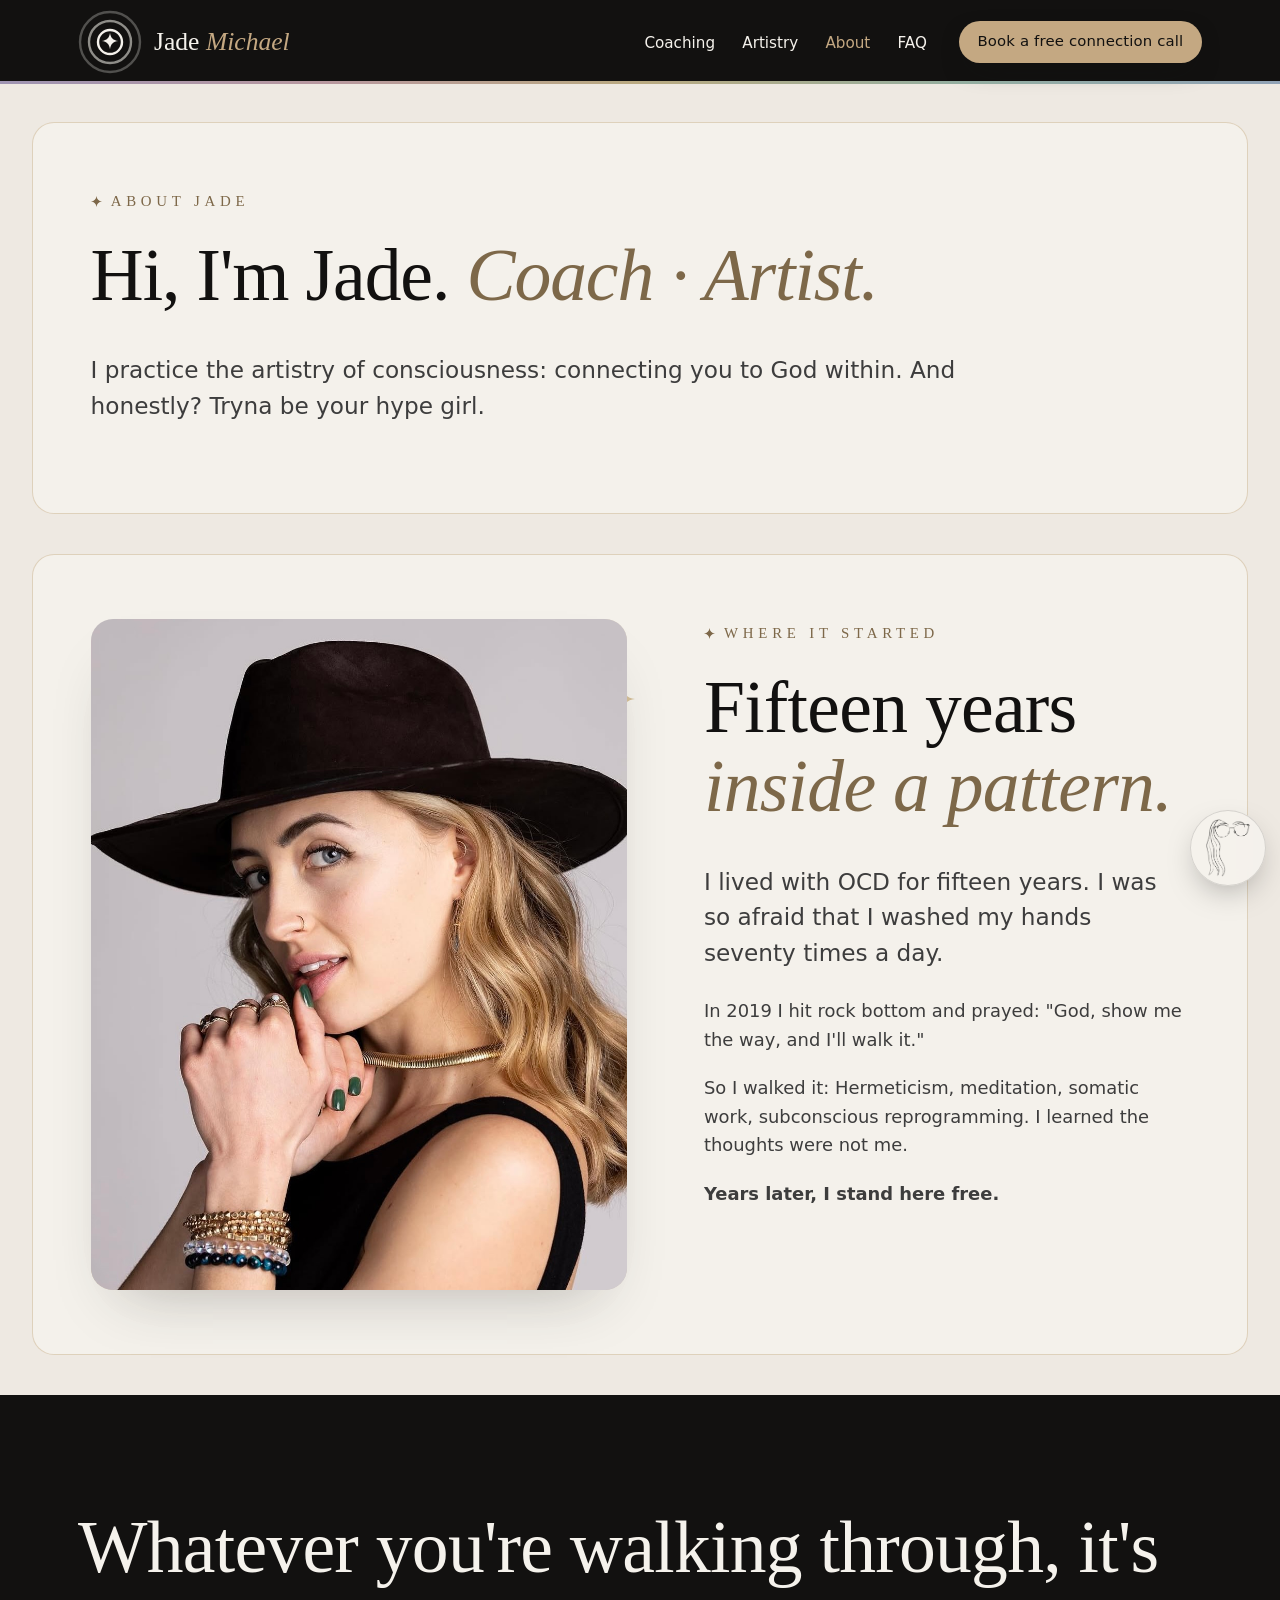
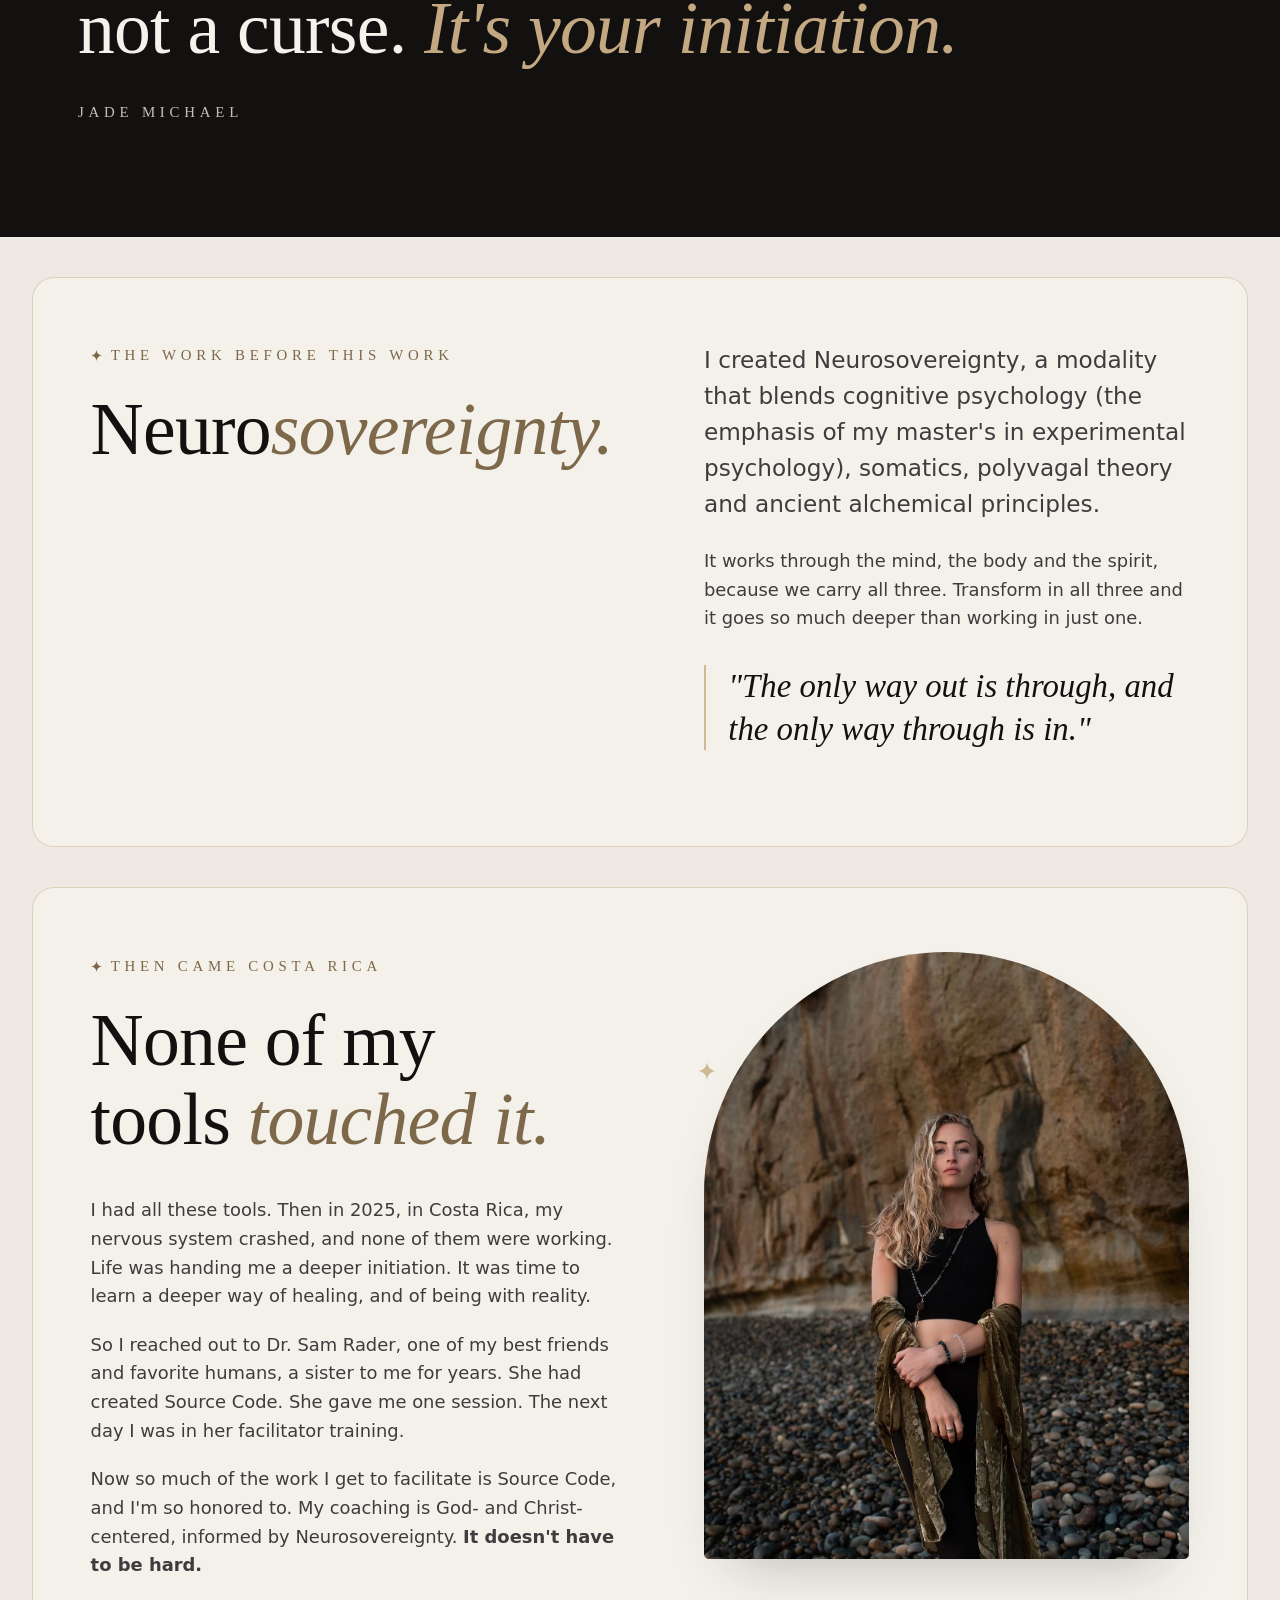
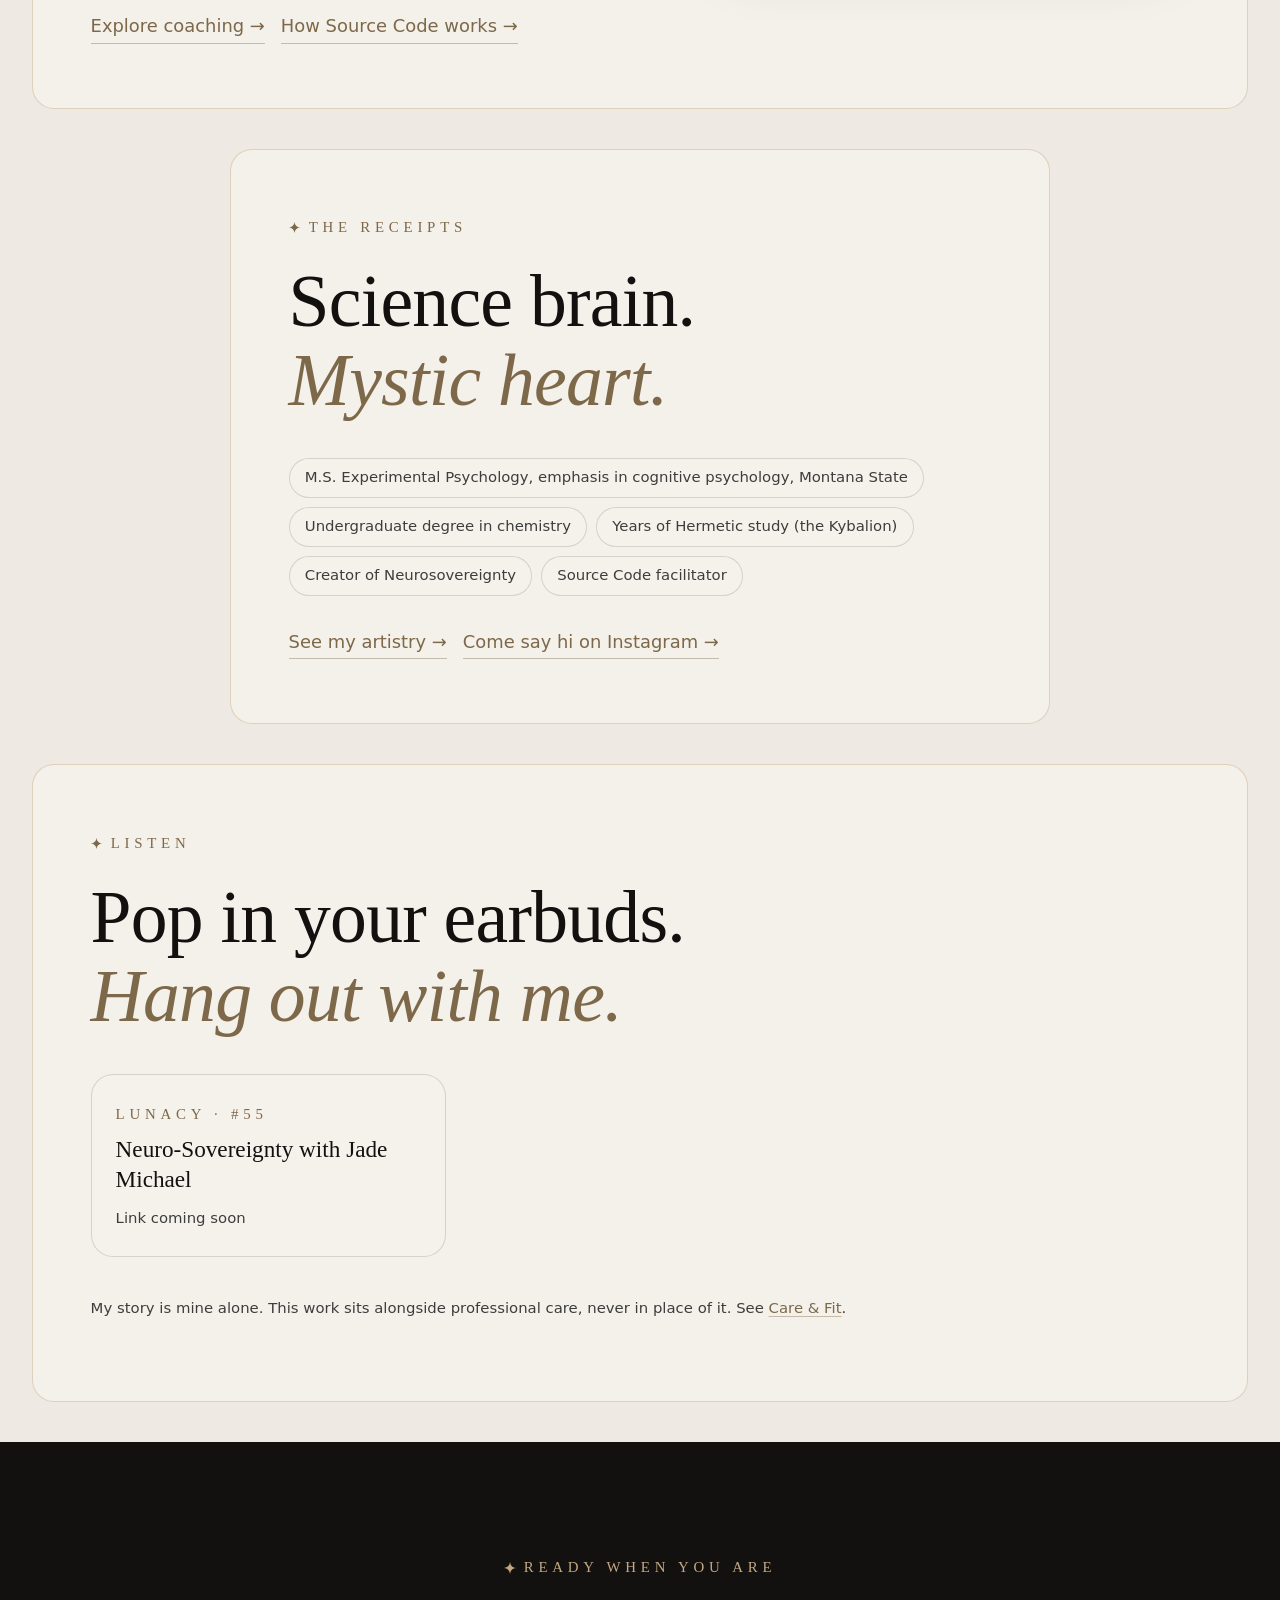
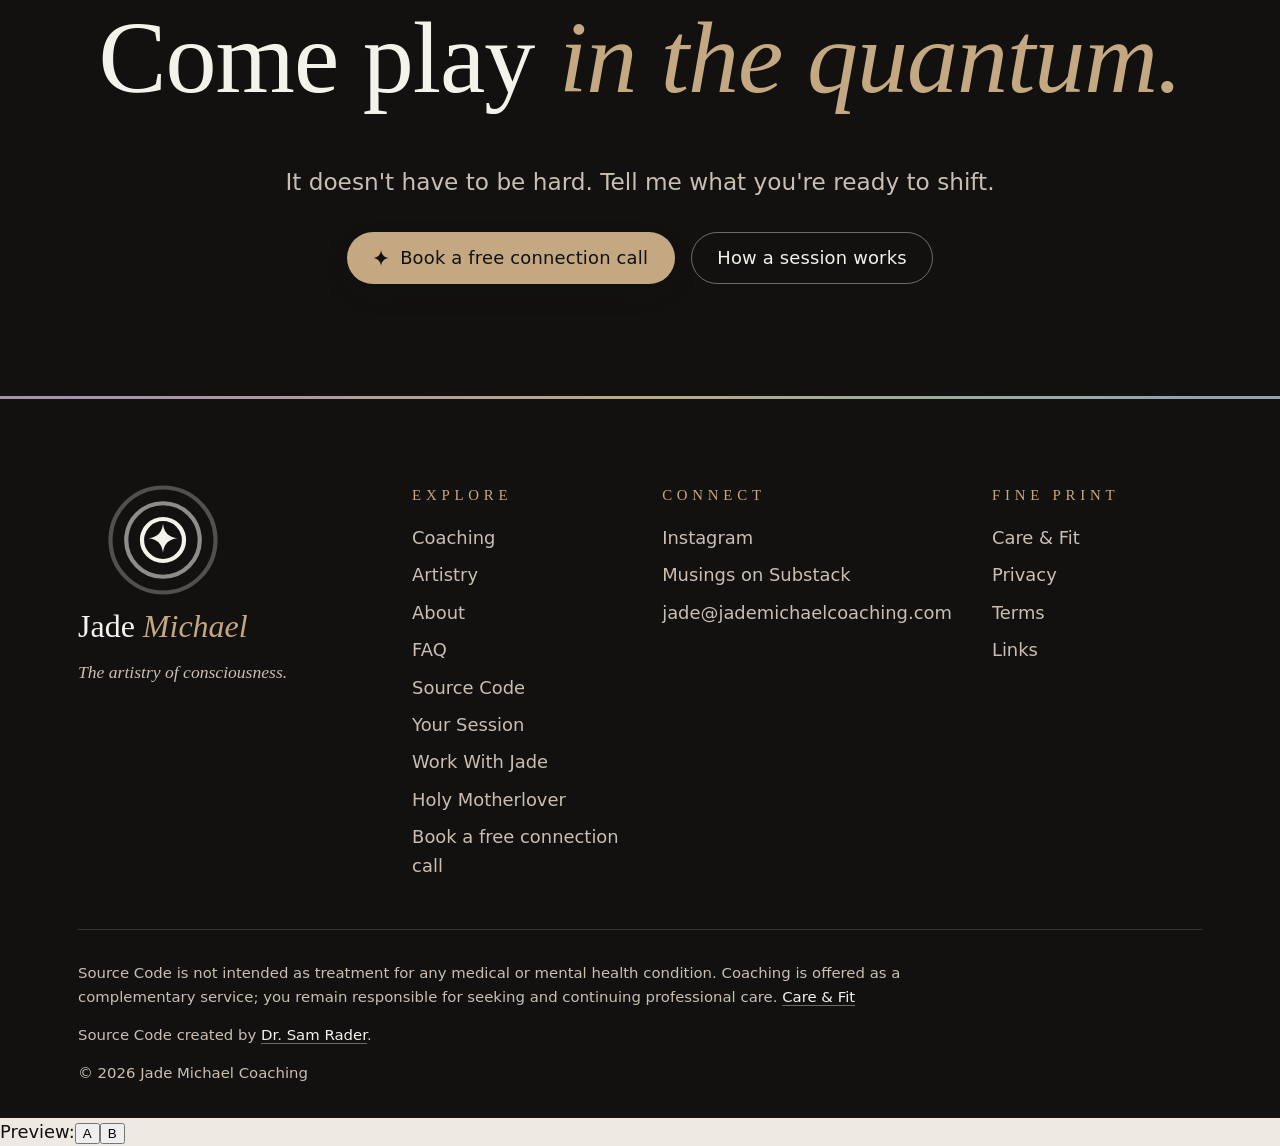
==== commit 4bfb21d9: "Apply Jade's locked words from Brand Guidelines v1.0 - Title line is Coach · Artist. Cultural Archit" ====
--- a/site/about.html
+++ b/site/about.html
@@ -5,12 +5,11 @@
   <meta name="viewport" content="width=device-width, initial-scale=1">
   <meta name="robots" content="noindex, nofollow">
   <title>About Jade · Jade Michael</title>
-  <meta name="description" content="Jade Michael: Coach, Artist, Cultural Architect, creator of Neurosovereignty. Her story, in her own words, from Hermeticism to Neurosovereignty and Source Code.">
-  <link rel="icon" type="image/png" sizes="32x32" href="assets/img/favicon-32.png">
-  <link rel="icon" type="image/png" sizes="192x192" href="assets/img/favicon-192.png">
+  <meta name="description" content="Jade Michael: Coach, Artist, creator of Neurosovereignty. Her story, in her own words, from Hermeticism to Neurosovereignty and Source Code.">
+  <link rel="icon" href="data:image/svg+xml,%3Csvg xmlns='http://www.w3.org/2000/svg' viewBox='0 0 24 24'%3E%3Cpath fill='%23c49a4e' d='M12 0C12.8 7.2 16.8 11.2 24 12 16.8 12.8 12.8 16.8 12 24 11.2 16.8 7.2 12.8 0 12 7.2 11.2 11.2 7.2 12 0Z'/%3E%3C/svg%3E">
   <link rel="preconnect" href="https://fonts.googleapis.com">
   <link rel="preconnect" href="https://fonts.gstatic.com" crossorigin>
-  <link rel="stylesheet" href="https://fonts.googleapis.com/css2?family=Cormorant+Garamond:ital,wght@0,300;0,400;0,500;1,300;1,400;1,500&family=Jost:wght@400;500;600&family=Marcellus&display=swap">
+  <link rel="stylesheet" href="https://fonts.googleapis.com/css2?family=Fraunces:ital,opsz,wght@0,9..144,300..700;1,9..144,300..700&family=Manrope:wght@400;500;600;700&display=swap">
   <link rel="stylesheet" href="assets/css/style.css">
   <script src="site.config.js"></script>
   <script src="assets/js/boot.js"></script>
@@ -23,9 +22,10 @@
 
     <!-- ============ PAGE HERO ============ -->
     <section class="page-hero" aria-labelledby="page-h">
+      <div class="ripples" aria-hidden="true"><span></span><span></span><span></span><span></span></div>
       <div class="container">
         <p class="eyebrow" data-reveal>About Jade</p>
-        <h1 id="page-h" data-reveal>Hi, I'm Jade. <em class="accent-i gold-moment">Coach · Artist · Cultural Architect.</em></h1>
+        <h1 id="page-h" data-reveal>Hi, I'm Jade. <em class="accent-i gold-moment">Coach · Artist.</em></h1>
         <p class="lede" data-reveal>I practice the artistry of consciousness: connecting you to God within. And honestly? Tryna be your hype girl.</p>
       </div>
     </section>
@@ -55,6 +55,7 @@
 
     <!-- ============ INITIATION QUOTE ============ -->
     <section class="section section--band quote-band" aria-label="A word from Jade">
+      <div class="ripples" aria-hidden="true"><span></span><span></span><span></span><span></span></div>
       <div class="container">
         <blockquote data-reveal>
           <p>Whatever you're walking through, it's not a curse. <em class="gold-moment">It's your initiation.</em></p>
@@ -135,6 +136,8 @@
 
     <!-- ============ FINAL CTA ============ -->
     <section class="section section--band cta-band" aria-labelledby="cta-h">
+      <div class="ripples" aria-hidden="true"><span></span><span></span><span></span><span></span></div>
+      <div class="motes" data-motes="12" aria-hidden="true"></div>
       <div class="container">
         <p class="eyebrow" data-reveal>Ready when you are</p>
         <h2 id="cta-h" data-reveal>Come play <em class="gold-moment">in the quantum.</em></h2>
@@ -142,7 +145,7 @@
         <div class="btn-row" data-reveal>
           <a class="btn" href="apply.html" data-href="links.apply">
             <svg class="spark" viewBox="0 0 24 24" aria-hidden="true"><path d="M12 0C12.8 7.2 16.8 11.2 24 12 16.8 12.8 12.8 16.8 12 24 11.2 16.8 7.2 12.8 0 12 7.2 11.2 11.2 7.2 12 0Z"/></svg>
-            Apply for a free connection call
+            Book a free connection call
           </a>
           <a class="btn btn--ghost" href="session.html">How a session works</a>
         </div>
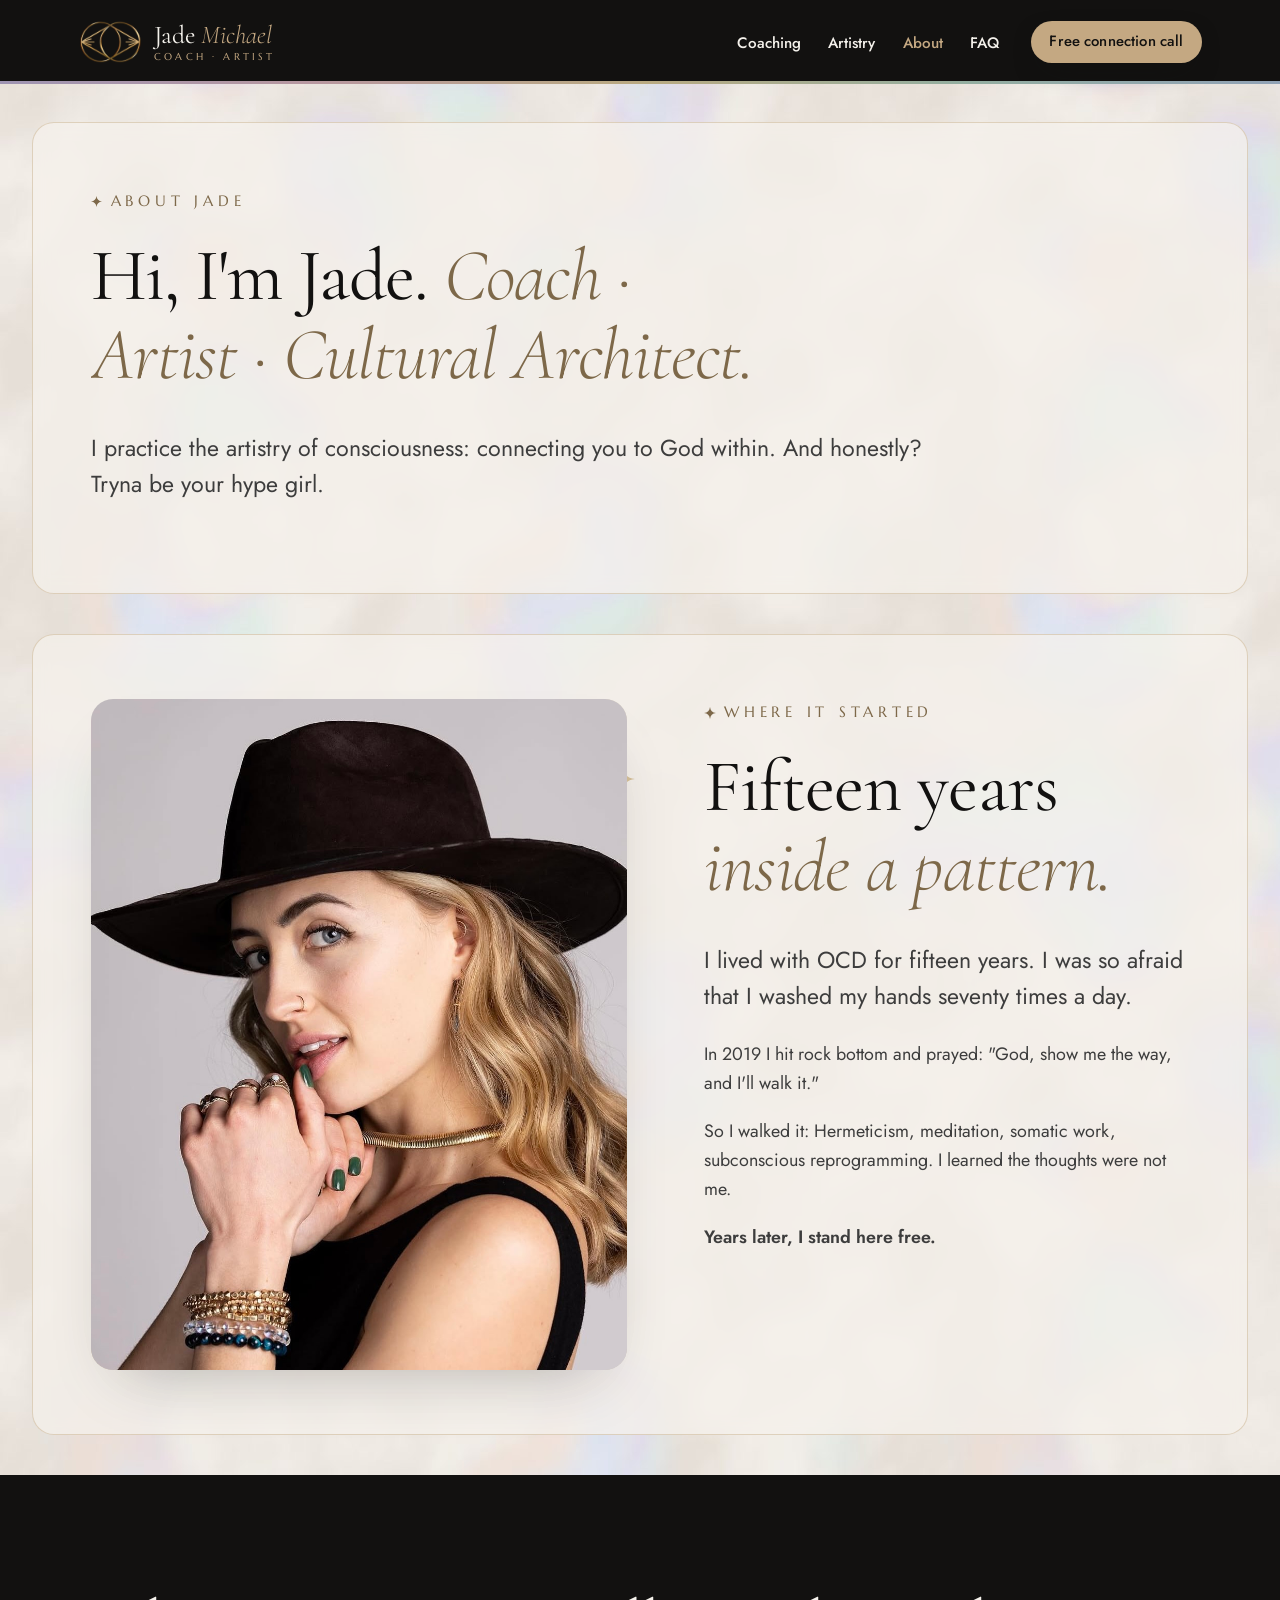
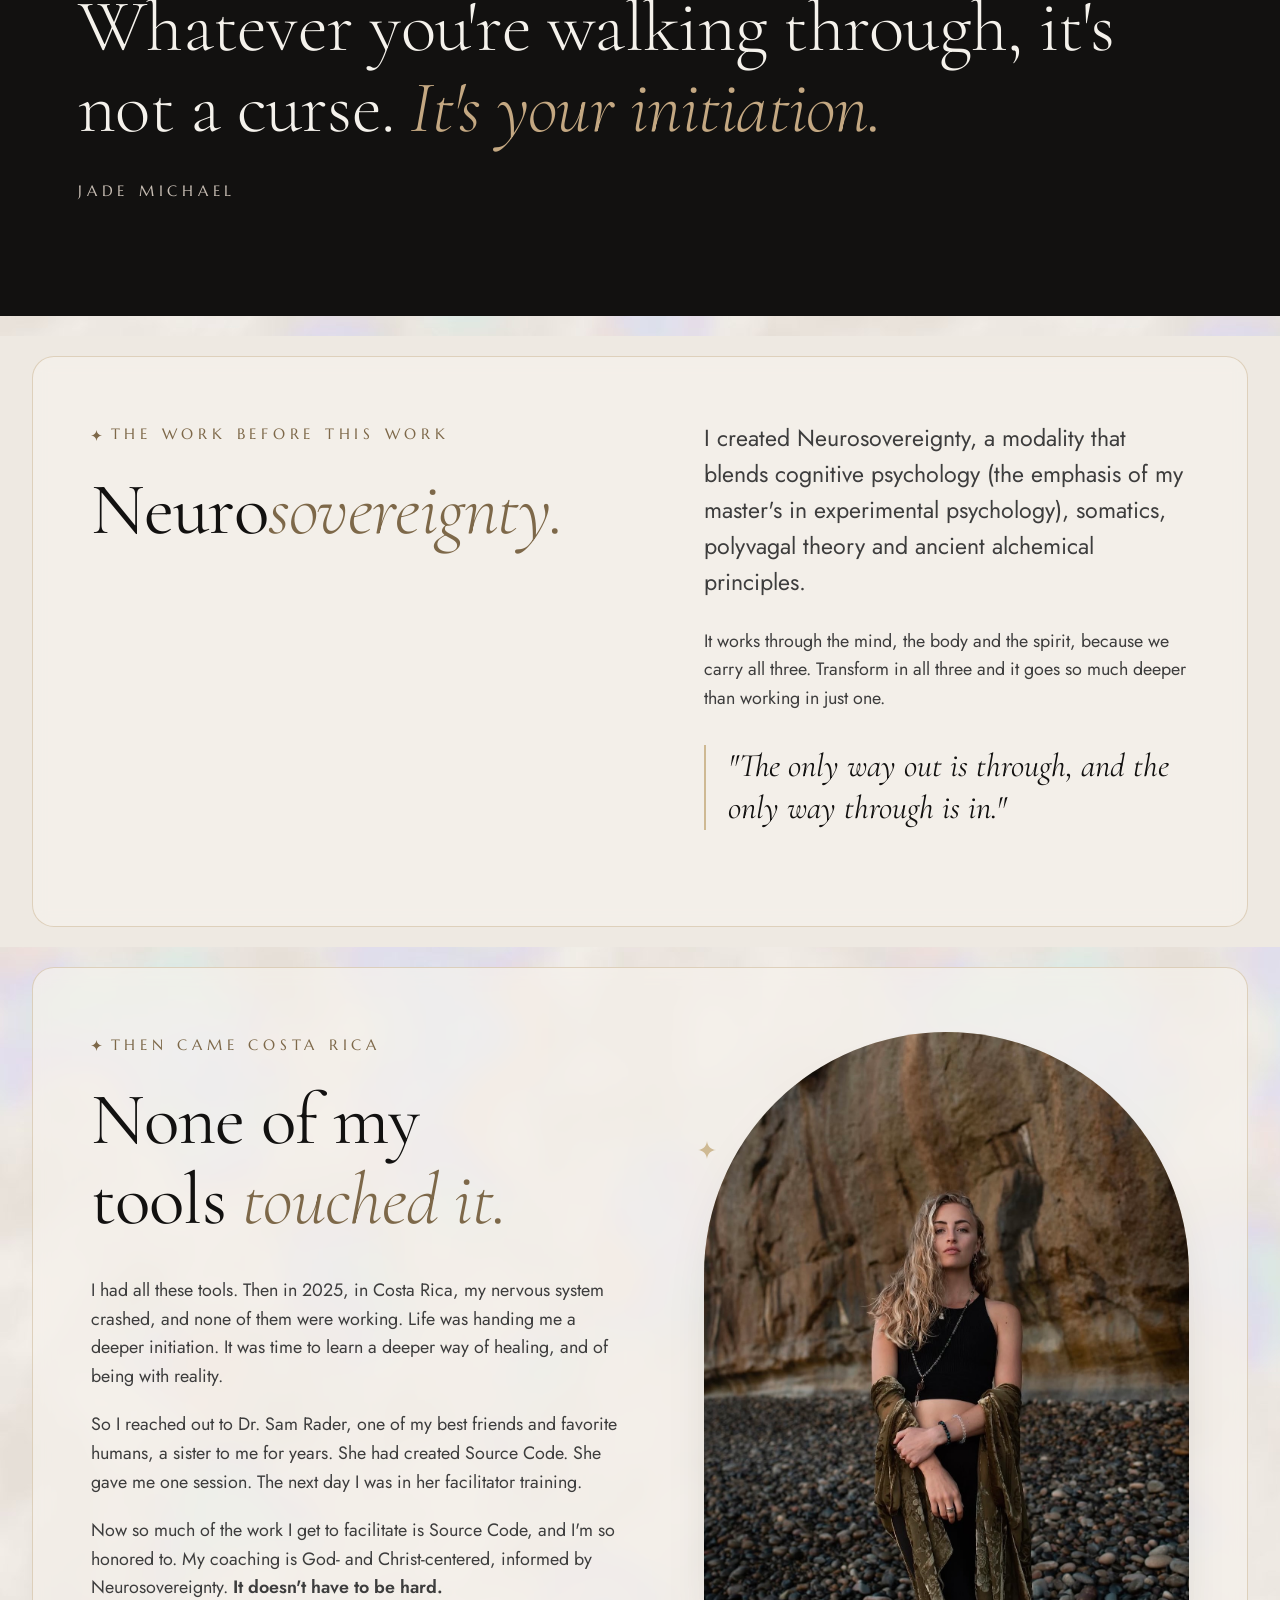
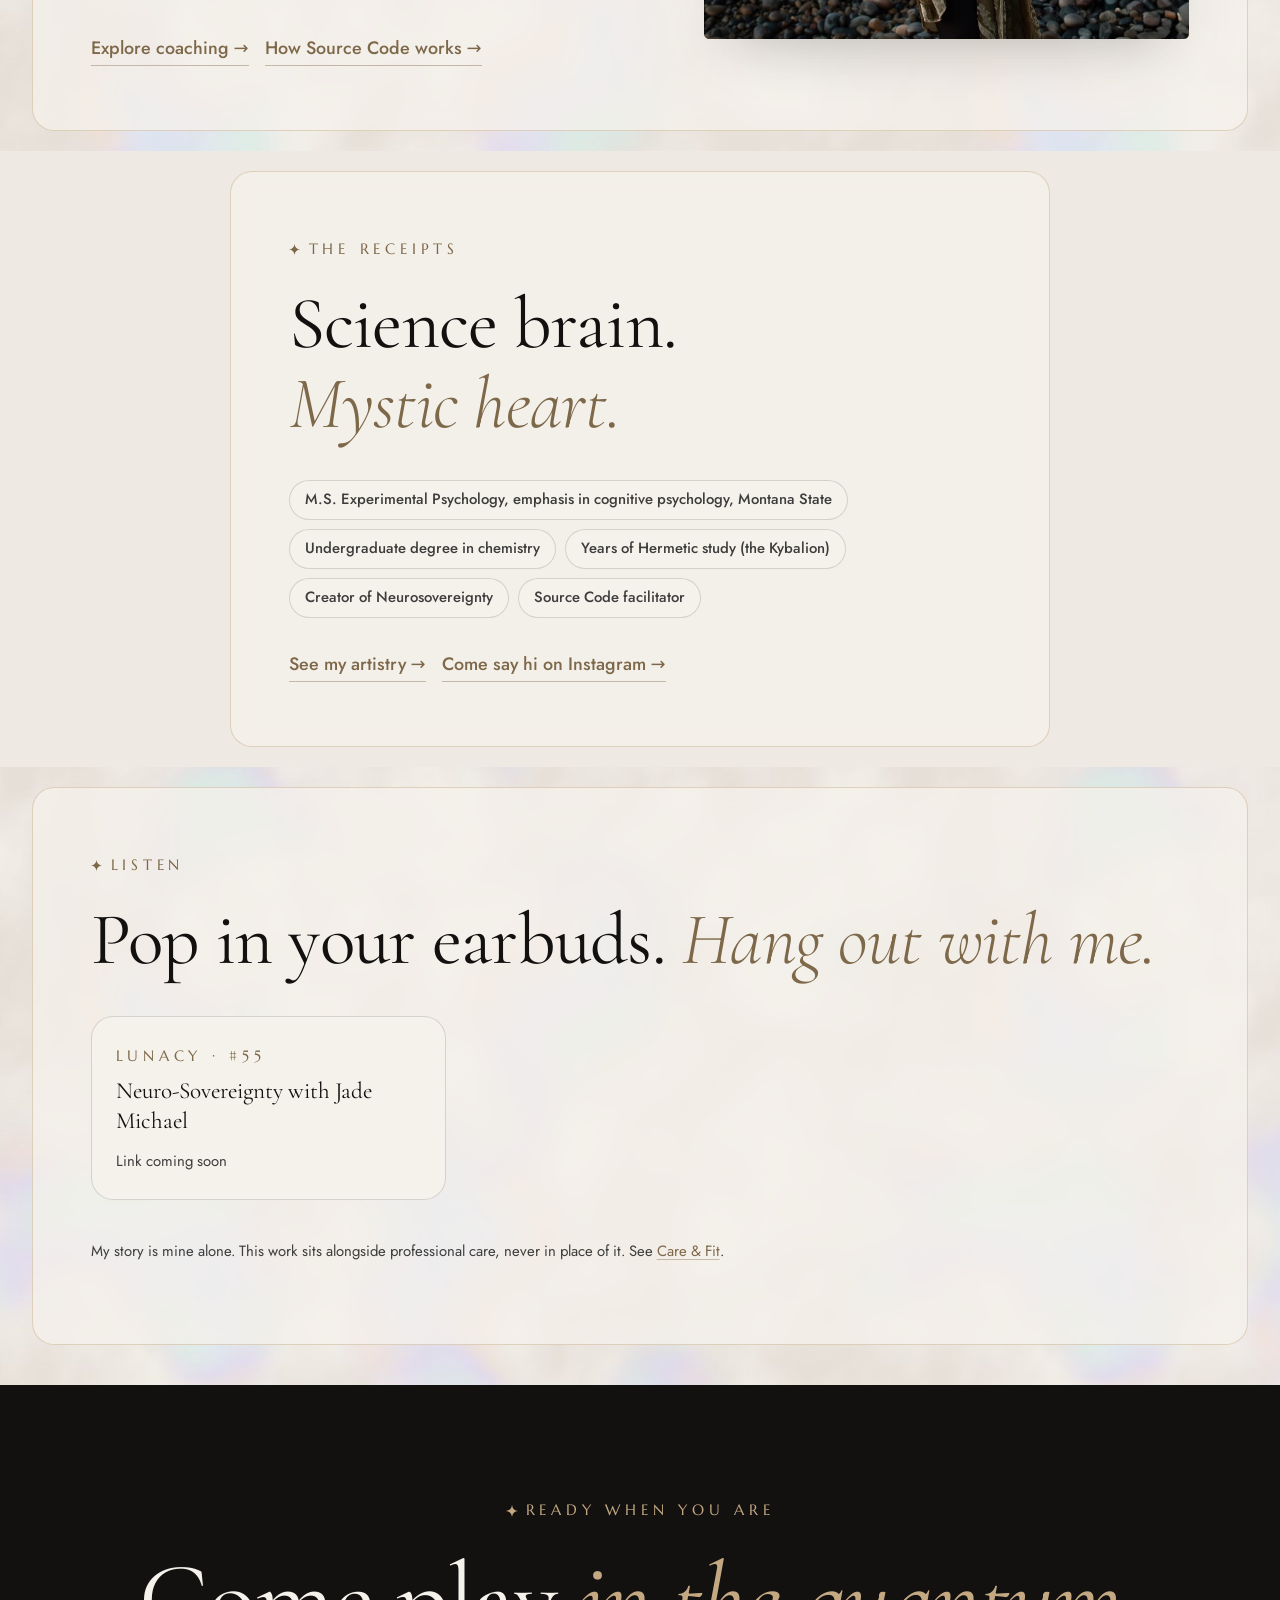
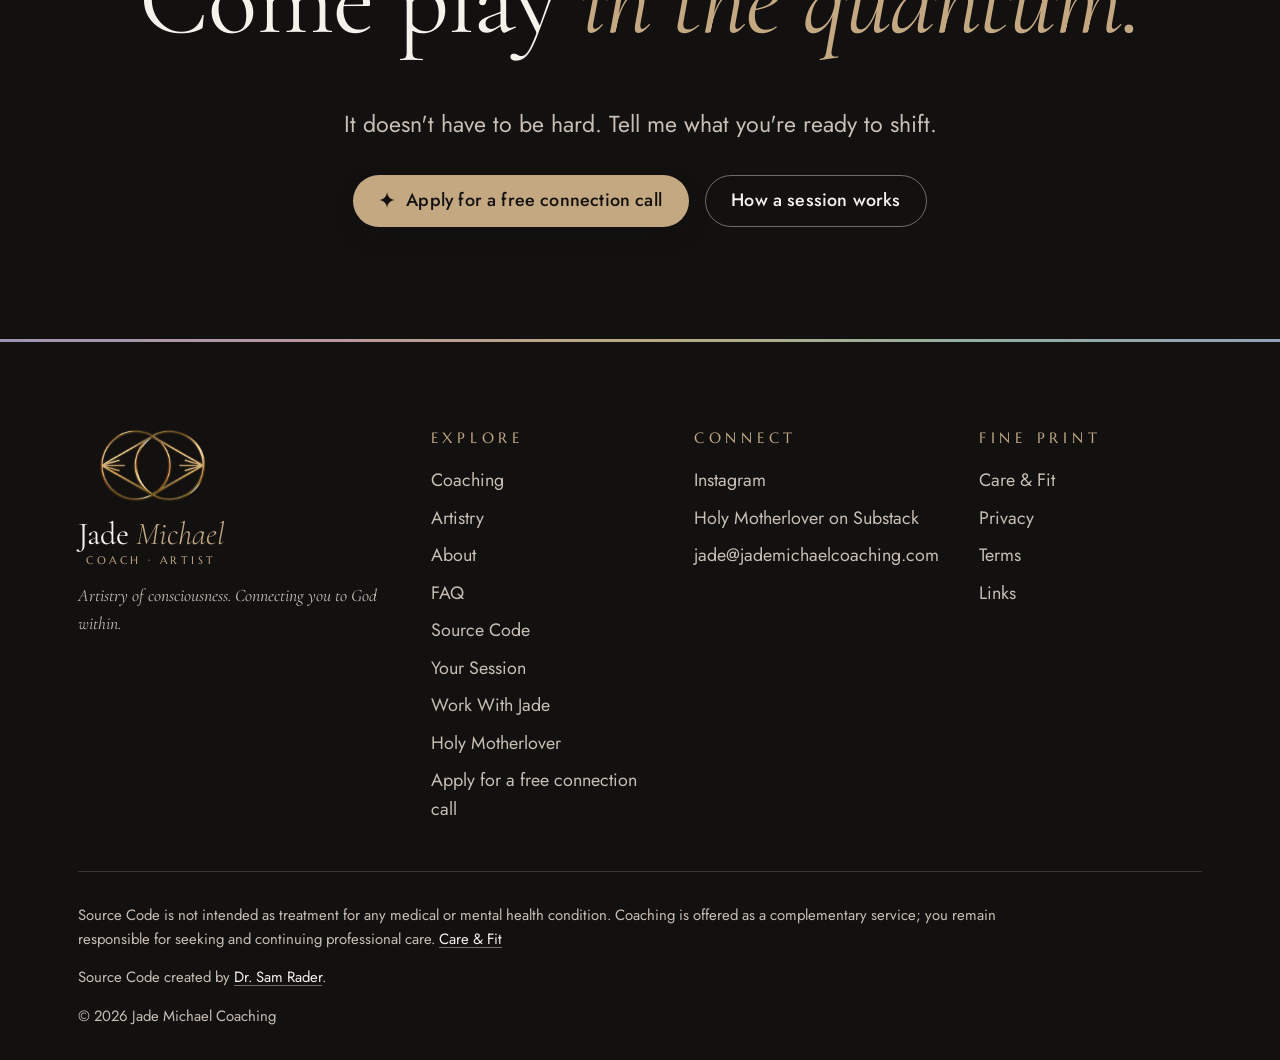
==== commit 6350f7c3: "Merge f6b6bdca1266fb4f3d22a897ac935da71146f8c5 into c2d821fb72ee40f4949f6b3042a86623191f340f" ====
--- a/site/about.html
+++ b/site/about.html
@@ -5,11 +5,12 @@
   <meta name="viewport" content="width=device-width, initial-scale=1">
   <meta name="robots" content="noindex, nofollow">
   <title>About Jade · Jade Michael</title>
-  <meta name="description" content="Jade Michael: Coach, Artist, creator of Neurosovereignty. Her story, in her own words, from Hermeticism to Neurosovereignty and Source Code.">
-  <link rel="icon" href="data:image/svg+xml,%3Csvg xmlns='http://www.w3.org/2000/svg' viewBox='0 0 24 24'%3E%3Cpath fill='%23c49a4e' d='M12 0C12.8 7.2 16.8 11.2 24 12 16.8 12.8 12.8 16.8 12 24 11.2 16.8 7.2 12.8 0 12 7.2 11.2 11.2 7.2 12 0Z'/%3E%3C/svg%3E">
+  <meta name="description" content="Jade Michael: Coach, Artist, Cultural Architect, creator of Neurosovereignty. Her story, in her own words, from Hermeticism to Neurosovereignty and Source Code.">
+  <link rel="icon" type="image/png" sizes="32x32" href="assets/img/favicon-32.png">
+  <link rel="icon" type="image/png" sizes="192x192" href="assets/img/favicon-192.png">
   <link rel="preconnect" href="https://fonts.googleapis.com">
   <link rel="preconnect" href="https://fonts.gstatic.com" crossorigin>
-  <link rel="stylesheet" href="https://fonts.googleapis.com/css2?family=Fraunces:ital,opsz,wght@0,9..144,300..700;1,9..144,300..700&family=Manrope:wght@400;500;600;700&display=swap">
+  <link rel="stylesheet" href="https://fonts.googleapis.com/css2?family=Cormorant+Garamond:ital,wght@0,300;0,400;0,500;1,300;1,400;1,500&family=Jost:wght@400;500;600&family=Marcellus&display=swap">
   <link rel="stylesheet" href="assets/css/style.css">
   <script src="site.config.js"></script>
   <script src="assets/js/boot.js"></script>
@@ -22,10 +23,9 @@
 
     <!-- ============ PAGE HERO ============ -->
     <section class="page-hero" aria-labelledby="page-h">
-      <div class="ripples" aria-hidden="true"><span></span><span></span><span></span><span></span></div>
       <div class="container">
         <p class="eyebrow" data-reveal>About Jade</p>
-        <h1 id="page-h" data-reveal>Hi, I'm Jade. <em class="accent-i gold-moment">Coach · Artist.</em></h1>
+        <h1 id="page-h" data-reveal>Hi, I'm Jade. <em class="accent-i gold-moment">Coach · Artist · Cultural Architect.</em></h1>
         <p class="lede" data-reveal>I practice the artistry of consciousness: connecting you to God within. And honestly? Tryna be your hype girl.</p>
       </div>
     </section>
@@ -55,7 +55,6 @@
 
     <!-- ============ INITIATION QUOTE ============ -->
     <section class="section section--band quote-band" aria-label="A word from Jade">
-      <div class="ripples" aria-hidden="true"><span></span><span></span><span></span><span></span></div>
       <div class="container">
         <blockquote data-reveal>
           <p>Whatever you're walking through, it's not a curse. <em class="gold-moment">It's your initiation.</em></p>
@@ -136,8 +135,6 @@
 
     <!-- ============ FINAL CTA ============ -->
     <section class="section section--band cta-band" aria-labelledby="cta-h">
-      <div class="ripples" aria-hidden="true"><span></span><span></span><span></span><span></span></div>
-      <div class="motes" data-motes="12" aria-hidden="true"></div>
       <div class="container">
         <p class="eyebrow" data-reveal>Ready when you are</p>
         <h2 id="cta-h" data-reveal>Come play <em class="gold-moment">in the quantum.</em></h2>
@@ -145,7 +142,7 @@
         <div class="btn-row" data-reveal>
           <a class="btn" href="apply.html" data-href="links.apply">
             <svg class="spark" viewBox="0 0 24 24" aria-hidden="true"><path d="M12 0C12.8 7.2 16.8 11.2 24 12 16.8 12.8 12.8 16.8 12 24 11.2 16.8 7.2 12.8 0 12 7.2 11.2 11.2 7.2 12 0Z"/></svg>
-            Book a free connection call
+            Apply for a free connection call
           </a>
           <a class="btn btn--ghost" href="session.html">How a session works</a>
         </div>
--- a/site/assets/css/style.css
+++ b/site/assets/css/style.css
@@ -24,7 +24,7 @@
   --band-ink: #f5f2ec;
   --band-soft: #c8beb4;       /* White Stone: fine print on black */
   --band-accent: #c4a882;
-  --card: rgba(245, 242, 236, 0.88);
+  --card: rgba(245, 242, 236, 0.72);  /* more moonstone (Jade, 11.13.26); below 0.7 Deep Sand drops under AA */
   --card-edge: color-mix(in srgb, var(--sand) 45%, transparent);
   /* The rainbow glints live only as light, never as solid color */
   --rainbow: linear-gradient(90deg, #cdbfe8, #efc4cf, #f2dda6, #bfe3d0, #bbd3ee);
@@ -603,10 +603,10 @@
 .landing__media { position: relative; min-height: 62svh; overflow: hidden; background: var(--photo-ph); }
 .landing__media img { position: absolute; inset: 0; width: 100%; height: 100%; object-fit: cover; object-position: 50% 24%; animation: slow-settle 16s var(--ease) both; }
 @keyframes slow-settle { from { transform: scale(1.07); } to { transform: scale(1); } }
-.landing__media::after { content: ""; position: absolute; inset: 0; background: linear-gradient(180deg, transparent 62%, var(--bg) 100%); }
+.landing__media { -webkit-mask-image: linear-gradient(180deg, black 62%, transparent 100%); mask-image: linear-gradient(180deg, black 62%, transparent 100%); }
 @media (min-width: 900px) {
   .landing__media { min-height: 0; }
-  .landing__media::after { background: linear-gradient(90deg, transparent 72%, color-mix(in srgb, var(--bg) 70%, transparent) 100%); }
+  .landing__media { -webkit-mask-image: linear-gradient(90deg, black 72%, rgb(0 0 0 / 0.3) 100%); mask-image: linear-gradient(90deg, black 72%, rgb(0 0 0 / 0.3) 100%); }
 }
 .landing__copy { position: relative; display: flex; flex-direction: column; justify-content: center; padding: clamp(1rem, 5vw, 5rem) var(--gutter) clamp(3rem, 6vw, 5rem); z-index: 1; }
 @media (min-width: 900px) { .landing__copy { padding-left: clamp(2.5rem, 5vw, 5.5rem); } }
@@ -633,24 +633,31 @@
 /* ---------- Doors ---------- */
 .doors-grid { display: grid; gap: clamp(1.5rem, 4vw, 3rem); margin-top: 3rem; }
 @media (min-width: 760px) { .doors-grid { grid-template-columns: 1fr 1fr; } }
+/* each door is one arch: the photo fills it, and the words sit inside at the bottom,
+   on the door's own color rising from the base of the arch */
 .door {
-  --door-bg: var(--surface); --door-ink: var(--ink); --door-soft: var(--ink-soft); --door-accent: var(--accent); --door-edge: var(--card-edge);
-  position: relative; display: block; text-decoration: none; color: var(--door-ink);
-}
-.door:nth-child(2) { --door-bg: var(--sand); --door-ink: var(--band-bg); --door-soft: var(--band-bg); --door-accent: var(--band-bg); --door-edge: transparent; }
-.door:nth-child(3) { --door-bg: var(--band-bg); --door-ink: var(--band-ink); --door-soft: var(--band-soft); --door-accent: var(--band-accent); --door-edge: transparent; }
-.door__arch {
-  position: relative; aspect-ratio: 4 / 5; overflow: hidden; background: var(--photo-ph);
-  border-radius: 999px 999px var(--radius) var(--radius); border: 1.5px solid var(--gold); box-shadow: var(--shadow); isolation: isolate;
-}
+  --door-bg: var(--surface); --door-ink: var(--ink); --door-soft: var(--ink-soft); --door-accent: var(--accent);
+  --fade: 4.5rem;
+  position: relative; display: grid; text-decoration: none; color: var(--door-ink);
+  background: var(--door-bg); border: 1.5px solid var(--gold); border-radius: 999px 999px var(--radius) var(--radius);
+  overflow: hidden; box-shadow: var(--shadow); isolation: isolate;
+}
+.door:nth-child(2) { --door-bg: var(--sand); --door-ink: var(--band-bg); --door-soft: var(--band-bg); --door-accent: var(--band-bg); }
+.door:nth-child(3) { --door-bg: var(--band-bg); --door-ink: var(--band-ink); --door-soft: var(--band-soft); --door-accent: var(--band-accent); }
+.door > * { grid-area: 1 / 1; }
+.door__arch { position: relative; aspect-ratio: 2 / 3; overflow: hidden; background: var(--photo-ph); }
 .door__arch img { width: 100%; height: 100%; object-fit: cover; transition: transform 1.4s var(--ease); }
 .door__arch::before {
   content: ""; position: absolute; inset: 10px; z-index: 2; pointer-events: none;
-  border-radius: 999px 999px calc(var(--radius) - 8px) calc(var(--radius) - 8px);
+  border-radius: 999px 999px 0 0;
   border: 1.5px solid var(--gold); opacity: 0; transform: scale(0.97);
   transition: opacity 0.6s var(--ease), transform 0.8s var(--ease);
 }
-.door__label { margin-top: 0.9rem; padding: clamp(1.5rem, 3.5vw, 2.6rem); border-radius: var(--radius); background: var(--door-bg); border: 1px solid var(--door-edge); }
+.door__label {
+  align-self: end; position: relative; z-index: 3;
+  padding: var(--fade) clamp(1.5rem, 3.5vw, 2.6rem) clamp(1.5rem, 3.5vw, 2.6rem);
+  background: linear-gradient(0deg, var(--door-bg) calc(100% - var(--fade)), transparent);
+}
 .door__num { font: italic 400 1.1rem var(--font-display); color: var(--door-accent); }
 .door h2, .door .h2-door { color: var(--door-ink); font-size: var(--step-4); margin: 0.05em 0 0.15em; }
 .door p { margin: 0; color: var(--door-soft); max-width: 22em; }
@@ -722,11 +729,9 @@
 @media (min-width: 900px) { .doors-grid--3 { grid-template-columns: repeat(3, 1fr); gap: clamp(1.2rem, 2.5vw, 2.2rem); } }
 @media (min-width: 760px) and (max-width: 899px) { .doors-grid--3 { grid-template-columns: repeat(3, 1fr); gap: 1rem; } .doors-grid--3 .door p { display: none; } }
 .doors-grid--3 .door .h2-door { font-size: var(--step-3); }
-.doors-grid--3 .door__label { padding: clamp(1.2rem, 2.4vw, 2rem); }
-@media (max-width: 759px) { .doors-grid--3 .door__arch { aspect-ratio: 5 / 6; } }
-.doors-grid--3 .door__arch { aspect-ratio: 3 / 4; }
+.doors-grid--3 .door__label { padding: var(--fade) clamp(1.2rem, 2.4vw, 2rem) clamp(1.2rem, 2.4vw, 2rem); }
+.doors-grid--3 .door__arch { aspect-ratio: 2 / 3; }
 .doors-grid--3 .door__num { font-size: 0.98rem; }
-@media (max-width: 759px) { .doors-grid--3 .door__arch { aspect-ratio: 5 / 6; } }
 
 /* =========================================================
    Moonstone Sand: the rules from Guidelines 03 and 04
@@ -738,9 +743,8 @@
   font-family: var(--font-label); font-weight: 400; letter-spacing: 0.32em; text-transform: uppercase;
 }
 
-/* The ground. When the moonstone tile is in the repo, it goes here:
-   background: var(--bg) url("assets/img/moonstone-ground.jpg") 0 0 / 900px 900px; */
-body { background: var(--bg); }
+/* The ground: the moonstone tile from Guidelines v1.0, repeated at 900 x 900 over Moonstone Ground */
+body { background: var(--bg) url("../img/moonstone-ground.jpg") 0 0 / 900px 900px; }
 
 /* Every word sits on an ivory card */
 .section { padding-block: clamp(0.7rem, 1.6vw, 1.25rem); }
@@ -778,3 +782,25 @@
     radial-gradient(32% 60% at 100% 78%, color-mix(in srgb, #bbd3ee 55%, transparent), transparent 70%),
     radial-gradient(30% 62% at 0% 66%, color-mix(in srgb, #cdbfe8 55%, transparent), transparent 70%);
 }
+
+/* The homepage tile is sheer where it meets the header photo, so the photo fades through it
+   into the moonstone (Jade, 11.13.26). Every word still sits on the full card. No blur on this
+   tile, so the photo stays clear; Deep Sand still clears AA on the 72% card without it. */
+.landing__copy { --sheer: 9rem; backdrop-filter: none; -webkit-backdrop-filter: none; }
+@media (max-width: 899px) {
+  .landing__copy {
+    margin-top: calc(-1 * var(--sheer));
+    padding-top: calc(var(--sheer) + clamp(1rem, 5vw, 2rem));
+    background: linear-gradient(180deg, color-mix(in srgb, var(--surface) 12%, transparent) 0, var(--card) var(--sheer));
+  }
+  .landing__media { -webkit-mask-image: linear-gradient(180deg, black 70%, transparent 100%); mask-image: linear-gradient(180deg, black 70%, transparent 100%); }
+}
+@media (min-width: 900px) {
+  .landing__copy {
+    --sheer: 7rem;
+    margin-left: calc(-1 * var(--sheer));
+    padding-left: calc(var(--sheer) + clamp(2.5rem, 5vw, 5.5rem));
+    background: linear-gradient(90deg, color-mix(in srgb, var(--surface) 12%, transparent) 0, var(--card) var(--sheer));
+  }
+  .landing__media { -webkit-mask-image: linear-gradient(90deg, black 70%, transparent 100%); mask-image: linear-gradient(90deg, black 70%, transparent 100%); }
+}
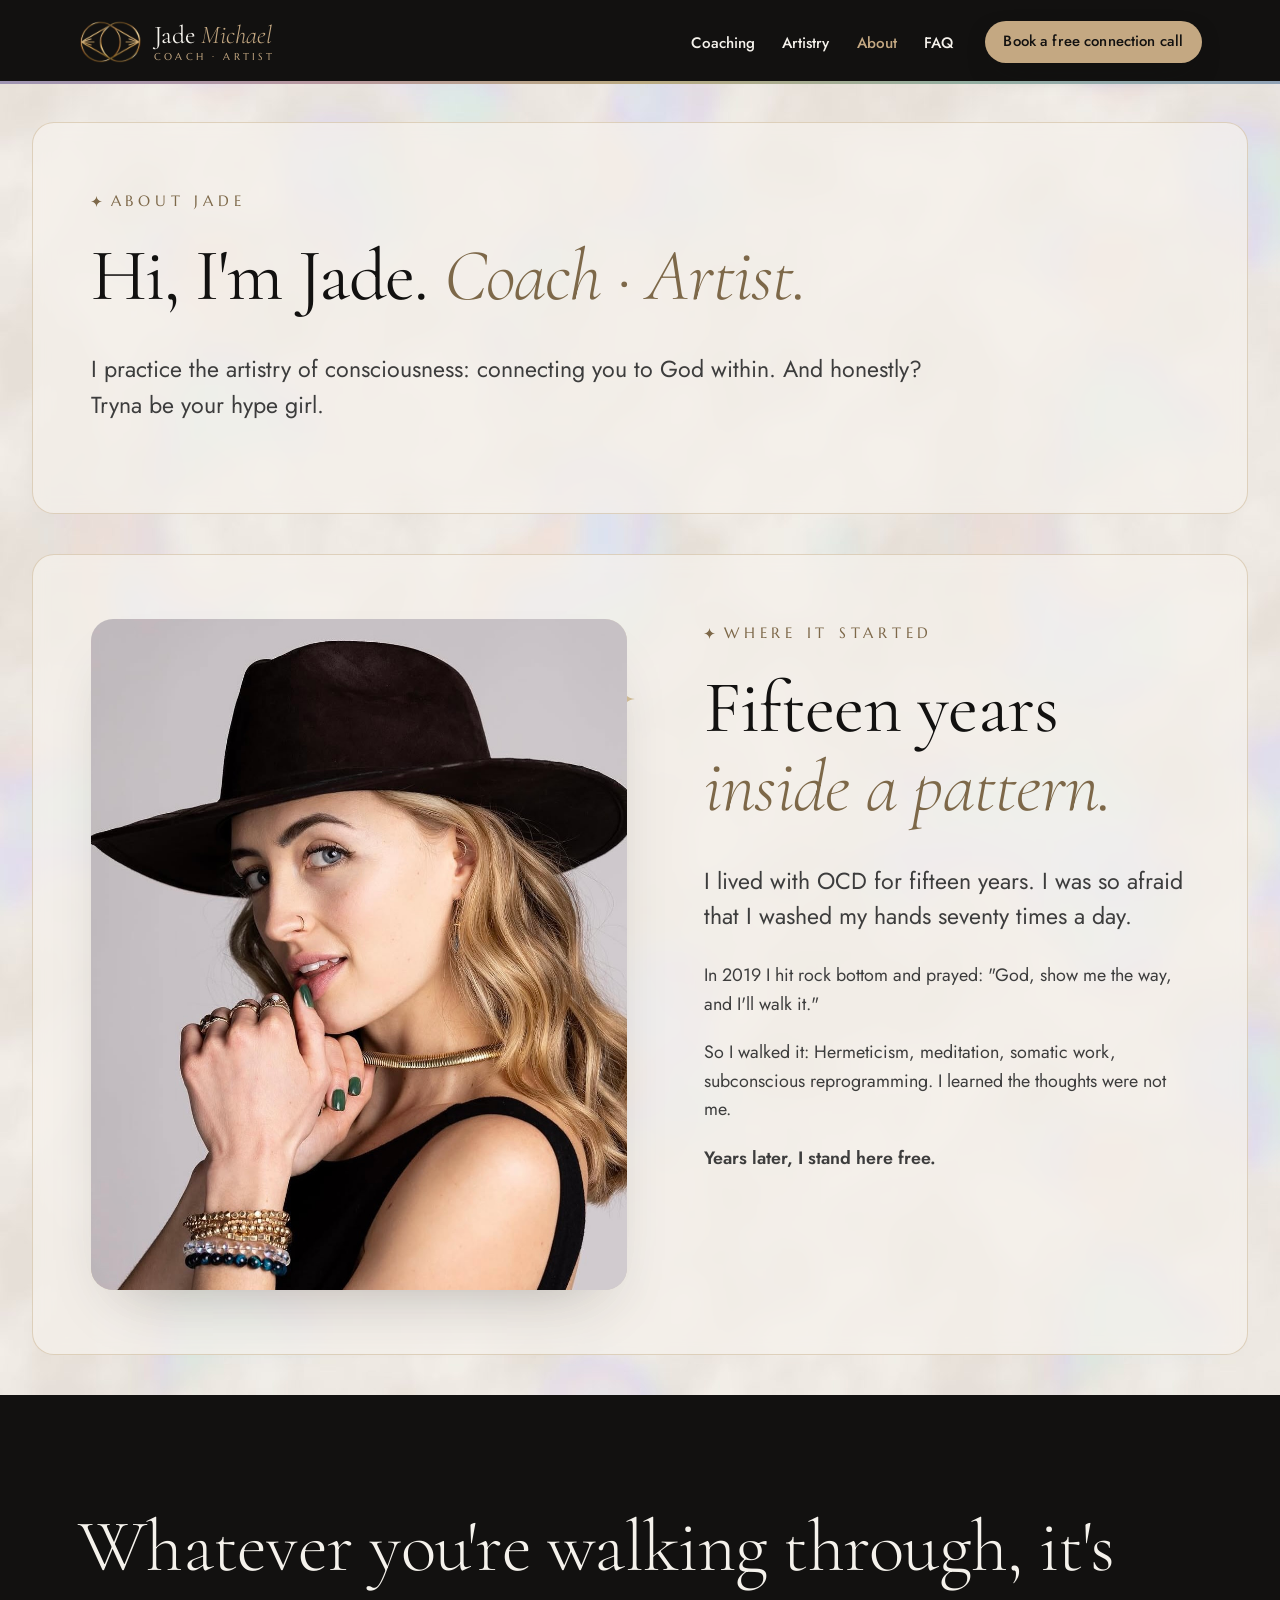
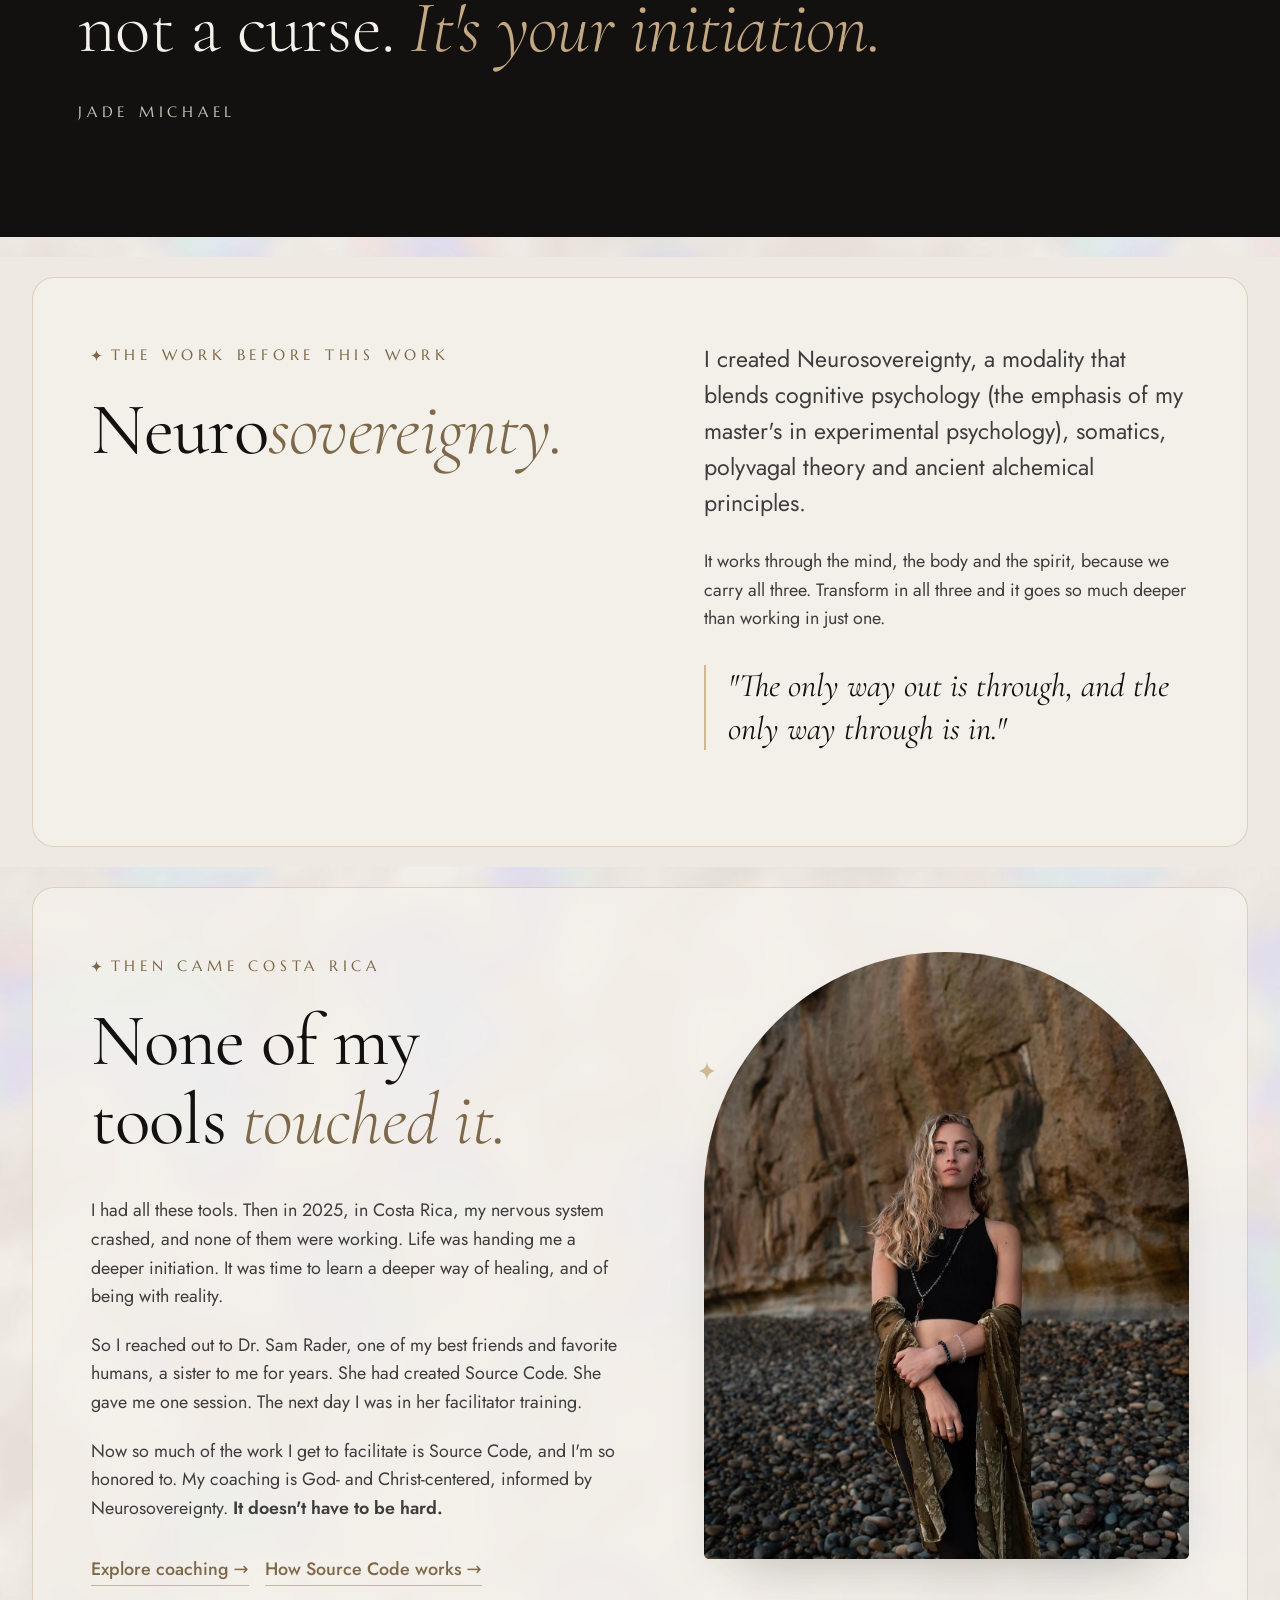
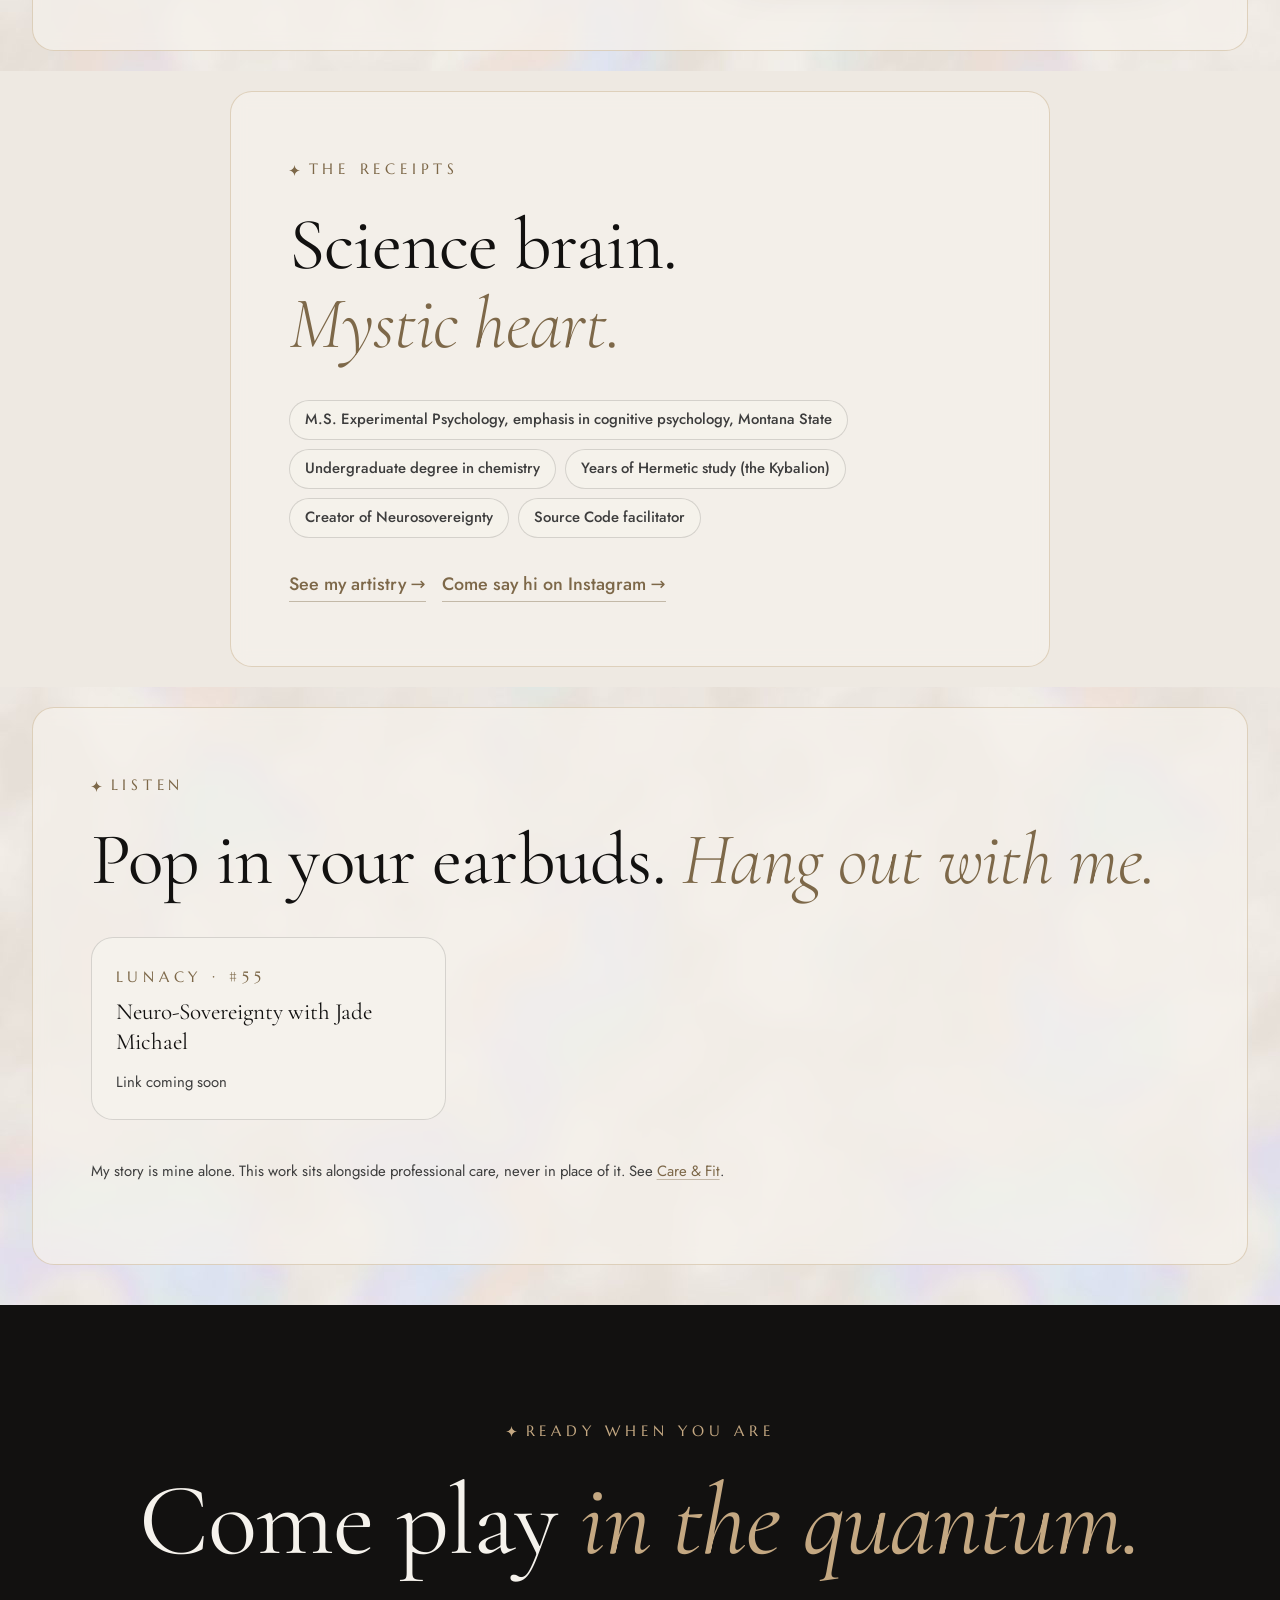
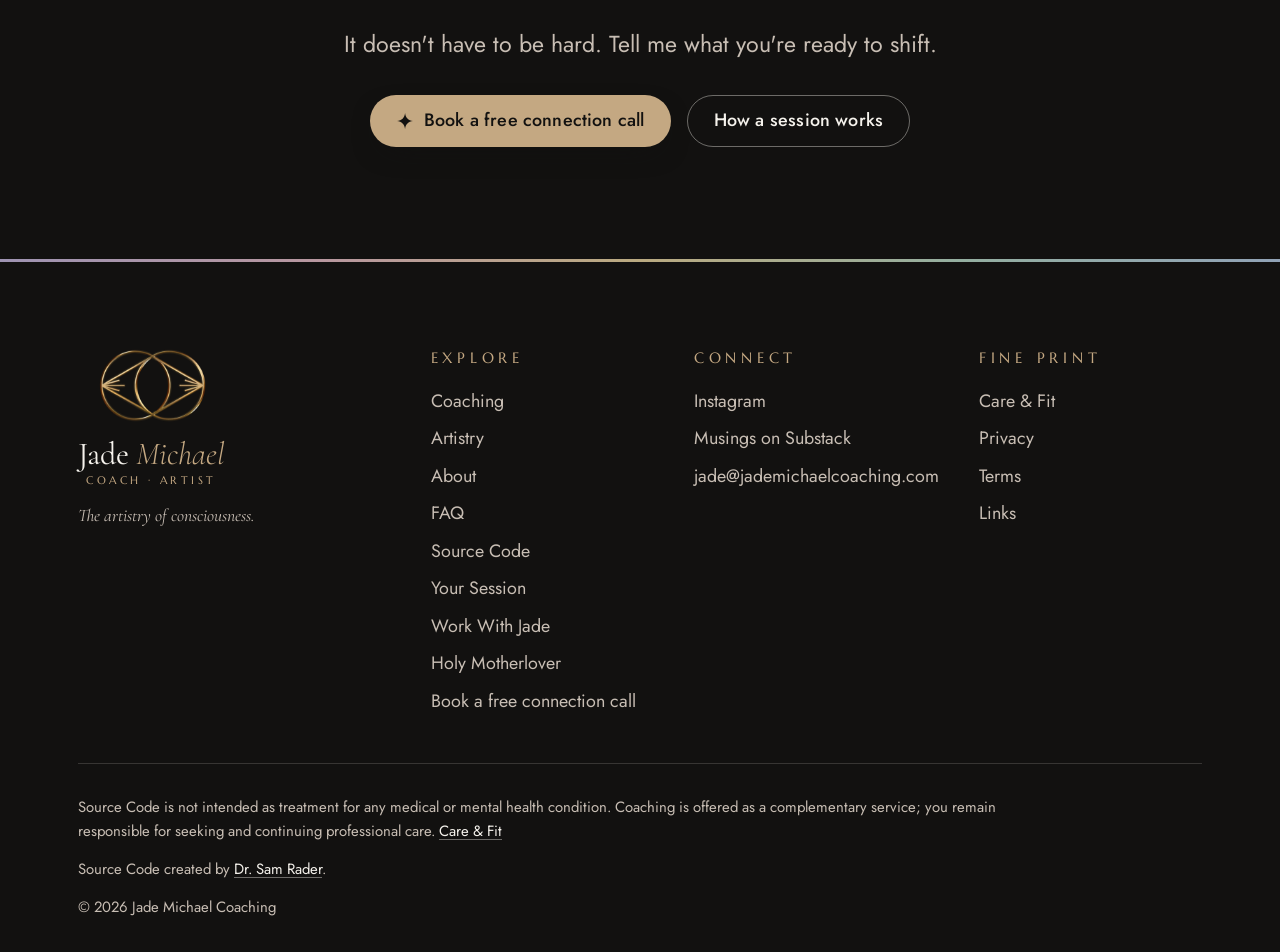
==== commit a6e6ac17: "Combine Jade's brand kit, locked words and new photos Brings her three open pull requests (#1 brand " ====
--- a/site/about.html
+++ b/site/about.html
@@ -5,7 +5,7 @@
   <meta name="viewport" content="width=device-width, initial-scale=1">
   <meta name="robots" content="noindex, nofollow">
   <title>About Jade · Jade Michael</title>
-  <meta name="description" content="Jade Michael: Coach, Artist, Cultural Architect, creator of Neurosovereignty. Her story, in her own words, from Hermeticism to Neurosovereignty and Source Code.">
+  <meta name="description" content="Jade Michael: Coach, Artist, creator of Neurosovereignty. Her story, in her own words, from Hermeticism to Neurosovereignty and Source Code.">
   <link rel="icon" type="image/png" sizes="32x32" href="assets/img/favicon-32.png">
   <link rel="icon" type="image/png" sizes="192x192" href="assets/img/favicon-192.png">
   <link rel="preconnect" href="https://fonts.googleapis.com">
@@ -25,7 +25,7 @@
     <section class="page-hero" aria-labelledby="page-h">
       <div class="container">
         <p class="eyebrow" data-reveal>About Jade</p>
-        <h1 id="page-h" data-reveal>Hi, I'm Jade. <em class="accent-i gold-moment">Coach · Artist · Cultural Architect.</em></h1>
+        <h1 id="page-h" data-reveal>Hi, I'm Jade. <em class="accent-i gold-moment">Coach · Artist.</em></h1>
         <p class="lede" data-reveal>I practice the artistry of consciousness: connecting you to God within. And honestly? Tryna be your hype girl.</p>
       </div>
     </section>
@@ -142,7 +142,7 @@
         <div class="btn-row" data-reveal>
           <a class="btn" href="apply.html" data-href="links.apply">
             <svg class="spark" viewBox="0 0 24 24" aria-hidden="true"><path d="M12 0C12.8 7.2 16.8 11.2 24 12 16.8 12.8 12.8 16.8 12 24 11.2 16.8 7.2 12.8 0 12 7.2 11.2 11.2 7.2 12 0Z"/></svg>
-            Apply for a free connection call
+            Book a free connection call
           </a>
           <a class="btn btn--ghost" href="session.html">How a session works</a>
         </div>
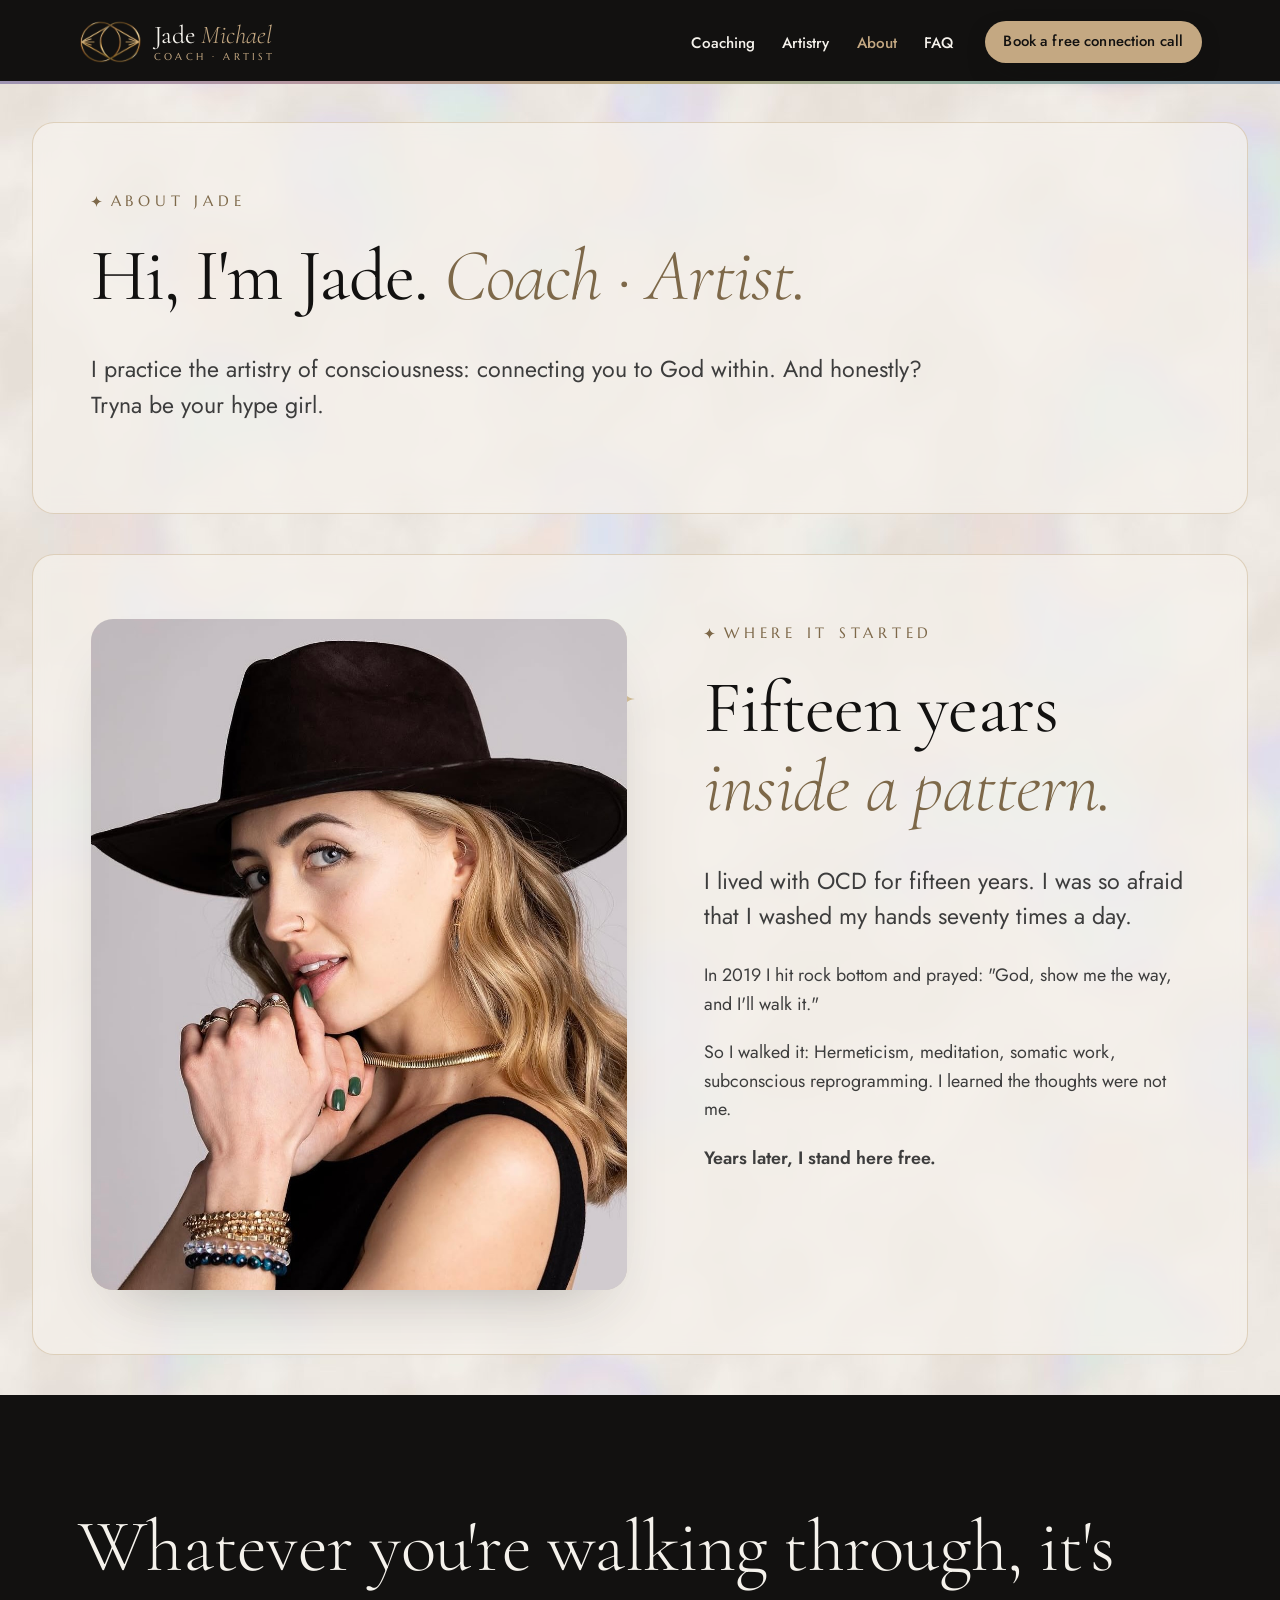
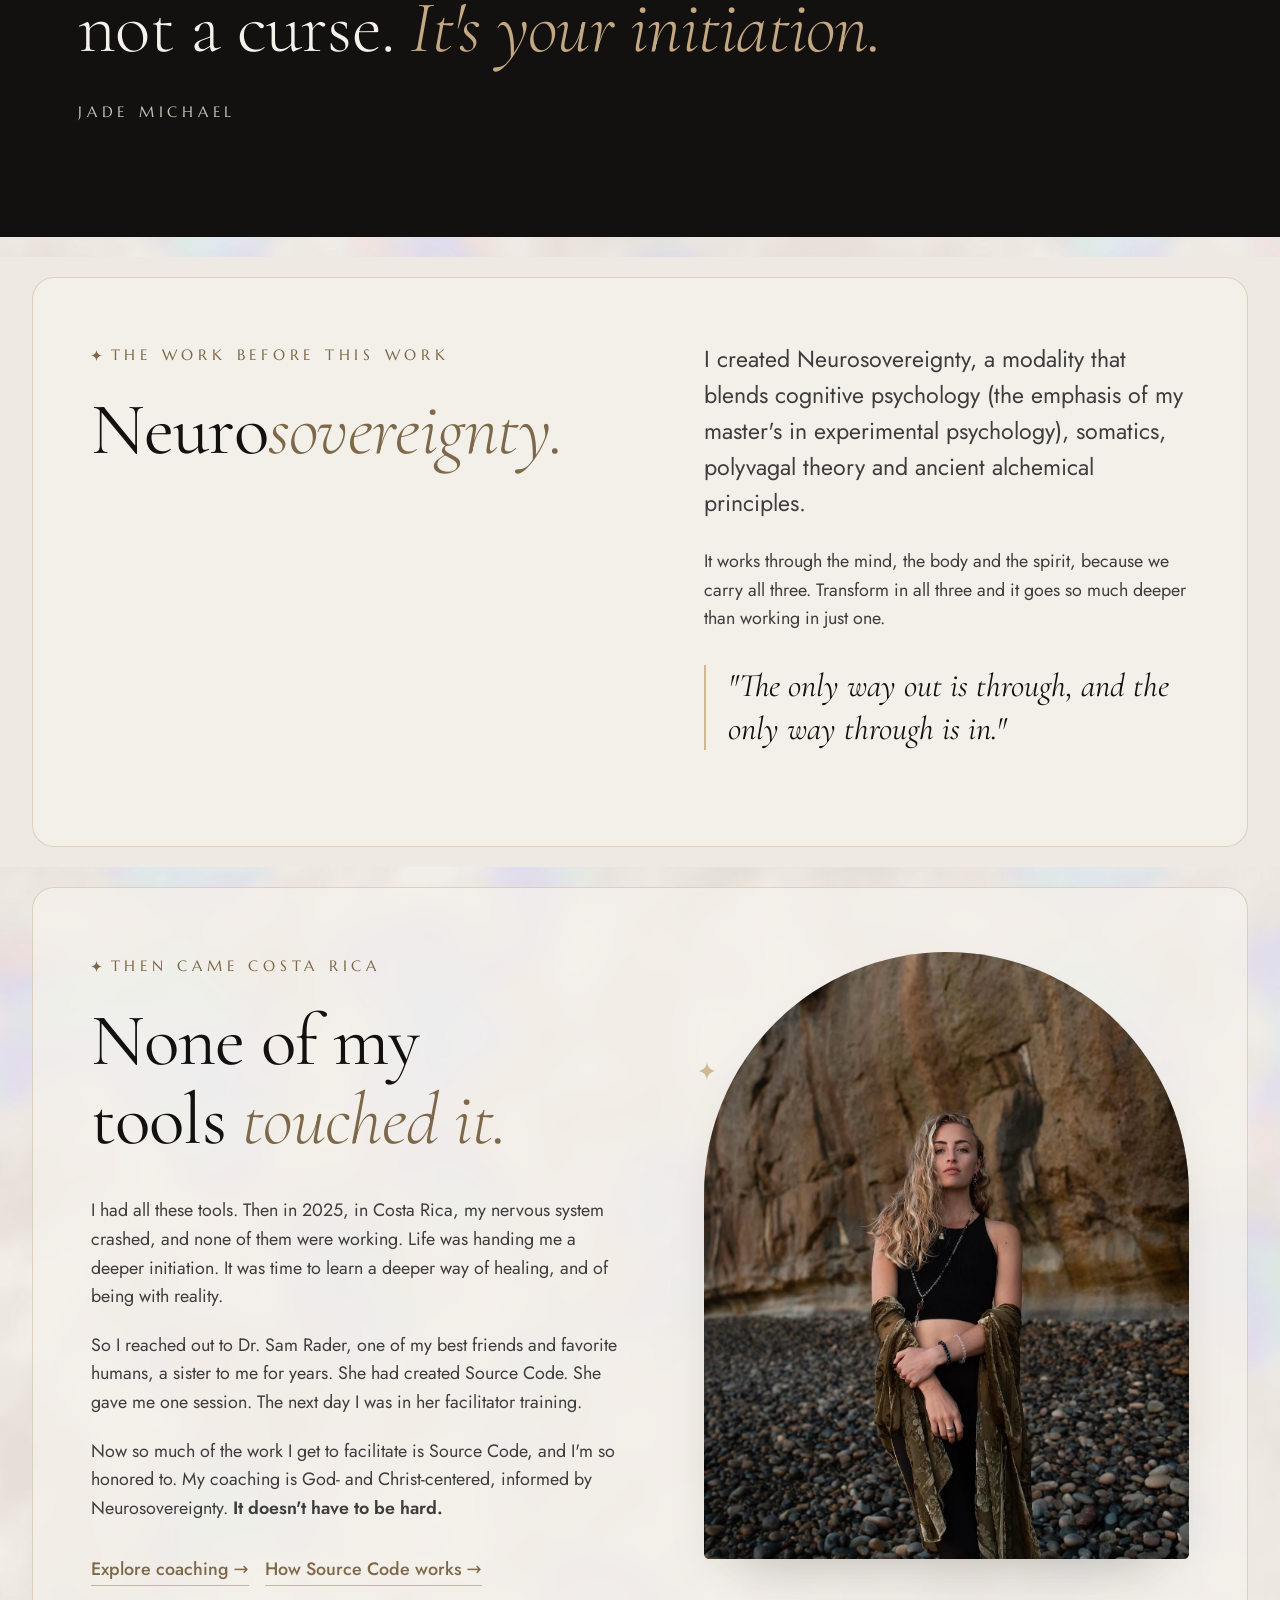
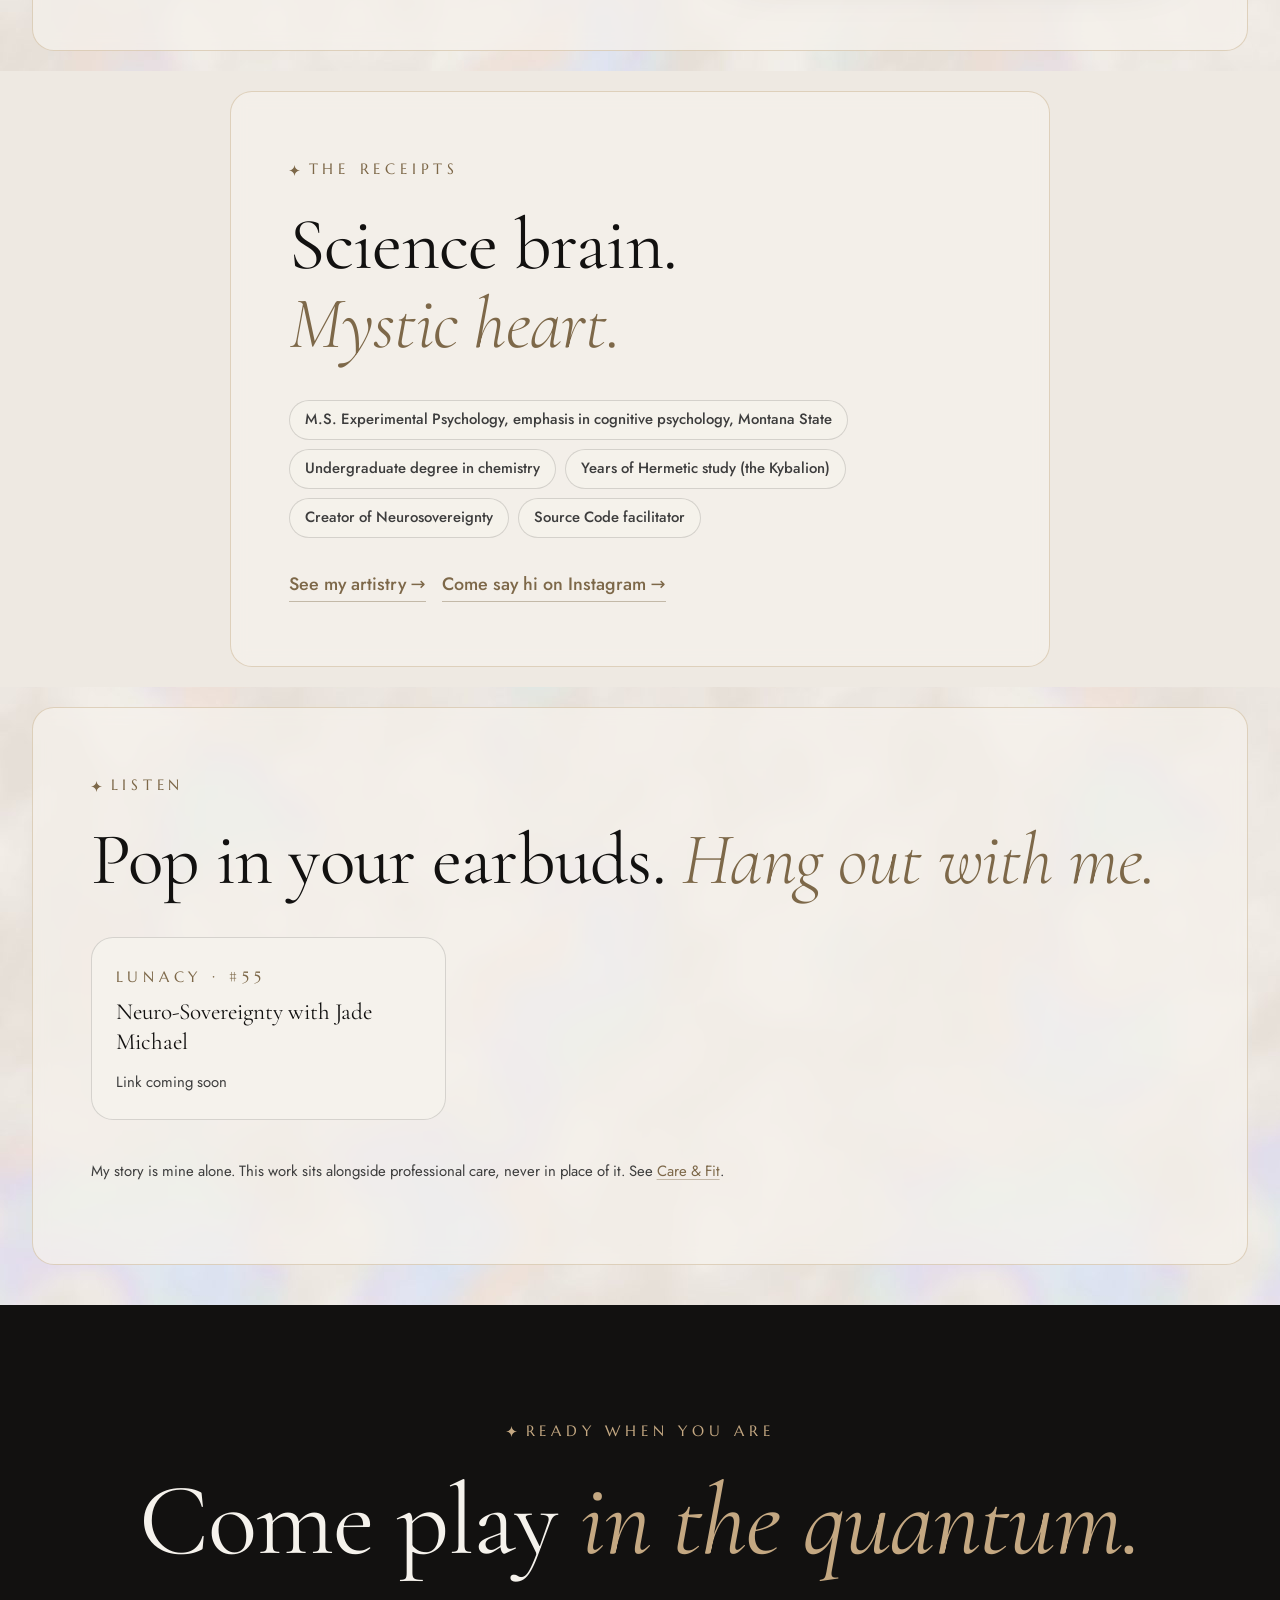
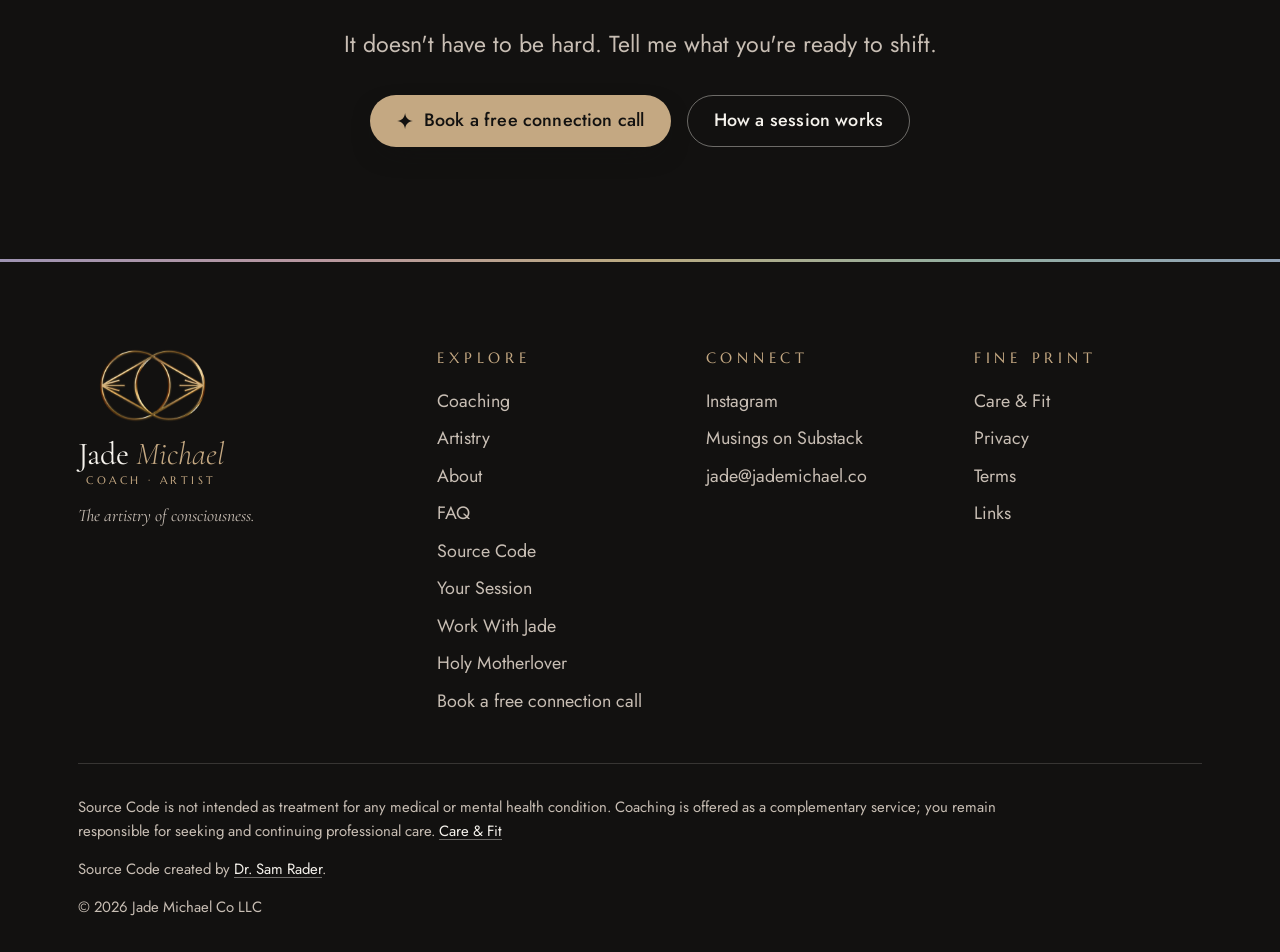
==== commit 0c1b8b2f: "Privacy page tightened; site opened to search engines Privacy: rebuilt to the shape Woody walked Jad" ====
--- a/site/about.html
+++ b/site/about.html
@@ -3,14 +3,13 @@
 <head>
   <meta charset="utf-8">
   <meta name="viewport" content="width=device-width, initial-scale=1">
-  <meta name="robots" content="noindex, nofollow">
   <title>About Jade · Jade Michael</title>
   <meta name="description" content="Jade Michael: Coach, Artist, creator of Neurosovereignty. Her story, in her own words, from Hermeticism to Neurosovereignty and Source Code.">
   <link rel="icon" type="image/png" sizes="32x32" href="assets/img/favicon-32.png">
   <link rel="icon" type="image/png" sizes="192x192" href="assets/img/favicon-192.png">
   <link rel="preconnect" href="https://fonts.googleapis.com">
   <link rel="preconnect" href="https://fonts.gstatic.com" crossorigin>
-  <link rel="stylesheet" href="https://fonts.googleapis.com/css2?family=Cormorant+Garamond:ital,wght@0,300;0,400;0,500;1,300;1,400;1,500&family=Jost:wght@400;500;600&family=Marcellus&display=swap">
+  <link rel="stylesheet" href="assets/css/brand.css">
   <link rel="stylesheet" href="assets/css/style.css">
   <script src="site.config.js"></script>
   <script src="assets/js/boot.js"></script>
--- a/site/assets/css/brand.css
+++ b/site/assets/css/brand.css
@@ -0,0 +1,48 @@
+/* =========================================================
+   Jade Michael — the brand, in one file.
+   Moonstone Sand, from Brand Guidelines v1.0 (10.30.26).
+
+   This file is PAINTING: Jade can change anything here and publish it herself.
+     - Fonts:  the @import line below loads them from Google Fonts,
+               and the three --font lines say where each one is used.
+     - Colors: every color on the site comes from the list under it.
+     - Logo:   replace assets/img/jade-mark-gold.png (same file name).
+     - Favicons: replace assets/img/favicon-32.png and favicon-192.png.
+     - Title under the logo: "titleLine" in site.config.js.
+   ========================================================= */
+
+@import url("https://fonts.googleapis.com/css2?family=Cormorant+Garamond:ital,wght@0,300;0,400;0,500;1,300;1,400;1,500&family=Jost:wght@400;500;600&family=Marcellus&display=swap");
+
+:root {
+  --font-display: "Cormorant Garamond", "Iowan Old Style", Georgia, serif;
+  --font-label: "Marcellus", "Cormorant Garamond", Georgia, serif;
+  --font-body: "Jost", "Avenir Next", system-ui, sans-serif;
+}
+
+:root {
+  --bg: #eee9e2;              /* Moonstone Ground */
+  --bg-alt: #eee9e2;
+  --surface: #f5f2ec;         /* Ivory */
+  --ink: #121110;             /* Black: titles, her name */
+  --ink-soft: #3d3d3d;        /* Graphite: paragraphs */
+  --muted: #3d3d3d;
+  --accent: #7d6849;          /* Deep Sand: accent words and small capitals on ivory */
+  --secondary: #7d6849;
+  --gold: #ceb993;            /* Ring Gold: fine lines, the photo arch. Never words on ivory */
+  --sand: #c4a882;            /* Sand: lives on black and as fills. Never words on ivory */
+  --button: #121110;
+  --button-hover: #3d3d3d;
+  --on-button: #f5f2ec;
+  --line: rgba(18, 17, 16, 0.14);
+  --shadow: 0 30px 60px -30px rgba(18, 17, 16, 0.28);
+  --band-bg: #121110;
+  --band-ink: #f5f2ec;
+  --band-soft: #c8beb4;       /* White Stone: fine print on black */
+  --band-accent: #c4a882;
+  --card: rgba(245, 242, 236, 0.72);  /* more moonstone (Jade, 11.13.26); below 0.7 Deep Sand drops under AA */
+  --card-edge: color-mix(in srgb, var(--sand) 45%, transparent);
+  /* The rainbow glints live only as light, never as solid color */
+  --rainbow: linear-gradient(90deg, #cdbfe8, #efc4cf, #f2dda6, #bfe3d0, #bbd3ee);
+  --photo-ph: linear-gradient(160deg, #eee9e2 0%, #ceb993 55%, #c8beb4 100%);
+  color-scheme: light;
+}
--- a/site/assets/css/style.css
+++ b/site/assets/css/style.css
@@ -1,41 +1,11 @@
 /* =========================================================
-   Jade Michael Coaching — one stylesheet for the whole site
+   Jade Michael Co LLC — one stylesheet for the whole site
    Moonstone Sand, from Brand Guidelines v1.0 (10.30.26).
    One look, no theme switcher. Pages never hard-code a hex.
+   Colors and fonts live in brand.css, which every page loads first.
    ========================================================= */
 
 :root {
-  --bg: #eee9e2;              /* Moonstone Ground */
-  --bg-alt: #eee9e2;
-  --surface: #f5f2ec;         /* Ivory */
-  --ink: #121110;             /* Black: titles, her name */
-  --ink-soft: #3d3d3d;        /* Graphite: paragraphs */
-  --muted: #3d3d3d;
-  --accent: #7d6849;          /* Deep Sand: accent words and small capitals on ivory */
-  --secondary: #7d6849;
-  --gold: #ceb993;            /* Ring Gold: fine lines, the photo arch. Never words on ivory */
-  --sand: #c4a882;            /* Sand: lives on black and as fills. Never words on ivory */
-  --button: #121110;
-  --button-hover: #3d3d3d;
-  --on-button: #f5f2ec;
-  --line: rgba(18, 17, 16, 0.14);
-  --shadow: 0 30px 60px -30px rgba(18, 17, 16, 0.28);
-  --band-bg: #121110;
-  --band-ink: #f5f2ec;
-  --band-soft: #c8beb4;       /* White Stone: fine print on black */
-  --band-accent: #c4a882;
-  --card: rgba(245, 242, 236, 0.72);  /* more moonstone (Jade, 11.13.26); below 0.7 Deep Sand drops under AA */
-  --card-edge: color-mix(in srgb, var(--sand) 45%, transparent);
-  /* The rainbow glints live only as light, never as solid color */
-  --rainbow: linear-gradient(90deg, #cdbfe8, #efc4cf, #f2dda6, #bfe3d0, #bbd3ee);
-  --photo-ph: linear-gradient(160deg, #eee9e2 0%, #ceb993 55%, #c8beb4 100%);
-  color-scheme: light;
-}
-
-:root {
-  --font-display: "Cormorant Garamond", "Iowan Old Style", Georgia, serif;
-  --font-label: "Marcellus", "Cormorant Garamond", Georgia, serif;
-  --font-body: "Jost", "Avenir Next", system-ui, sans-serif;
   --step--1: clamp(0.84rem, 0.81rem + 0.15vw, 0.93rem);
   --step-0: clamp(1rem, 0.96rem + 0.2vw, 1.125rem);
   --step-1: clamp(1.18rem, 1.08rem + 0.5vw, 1.45rem);
